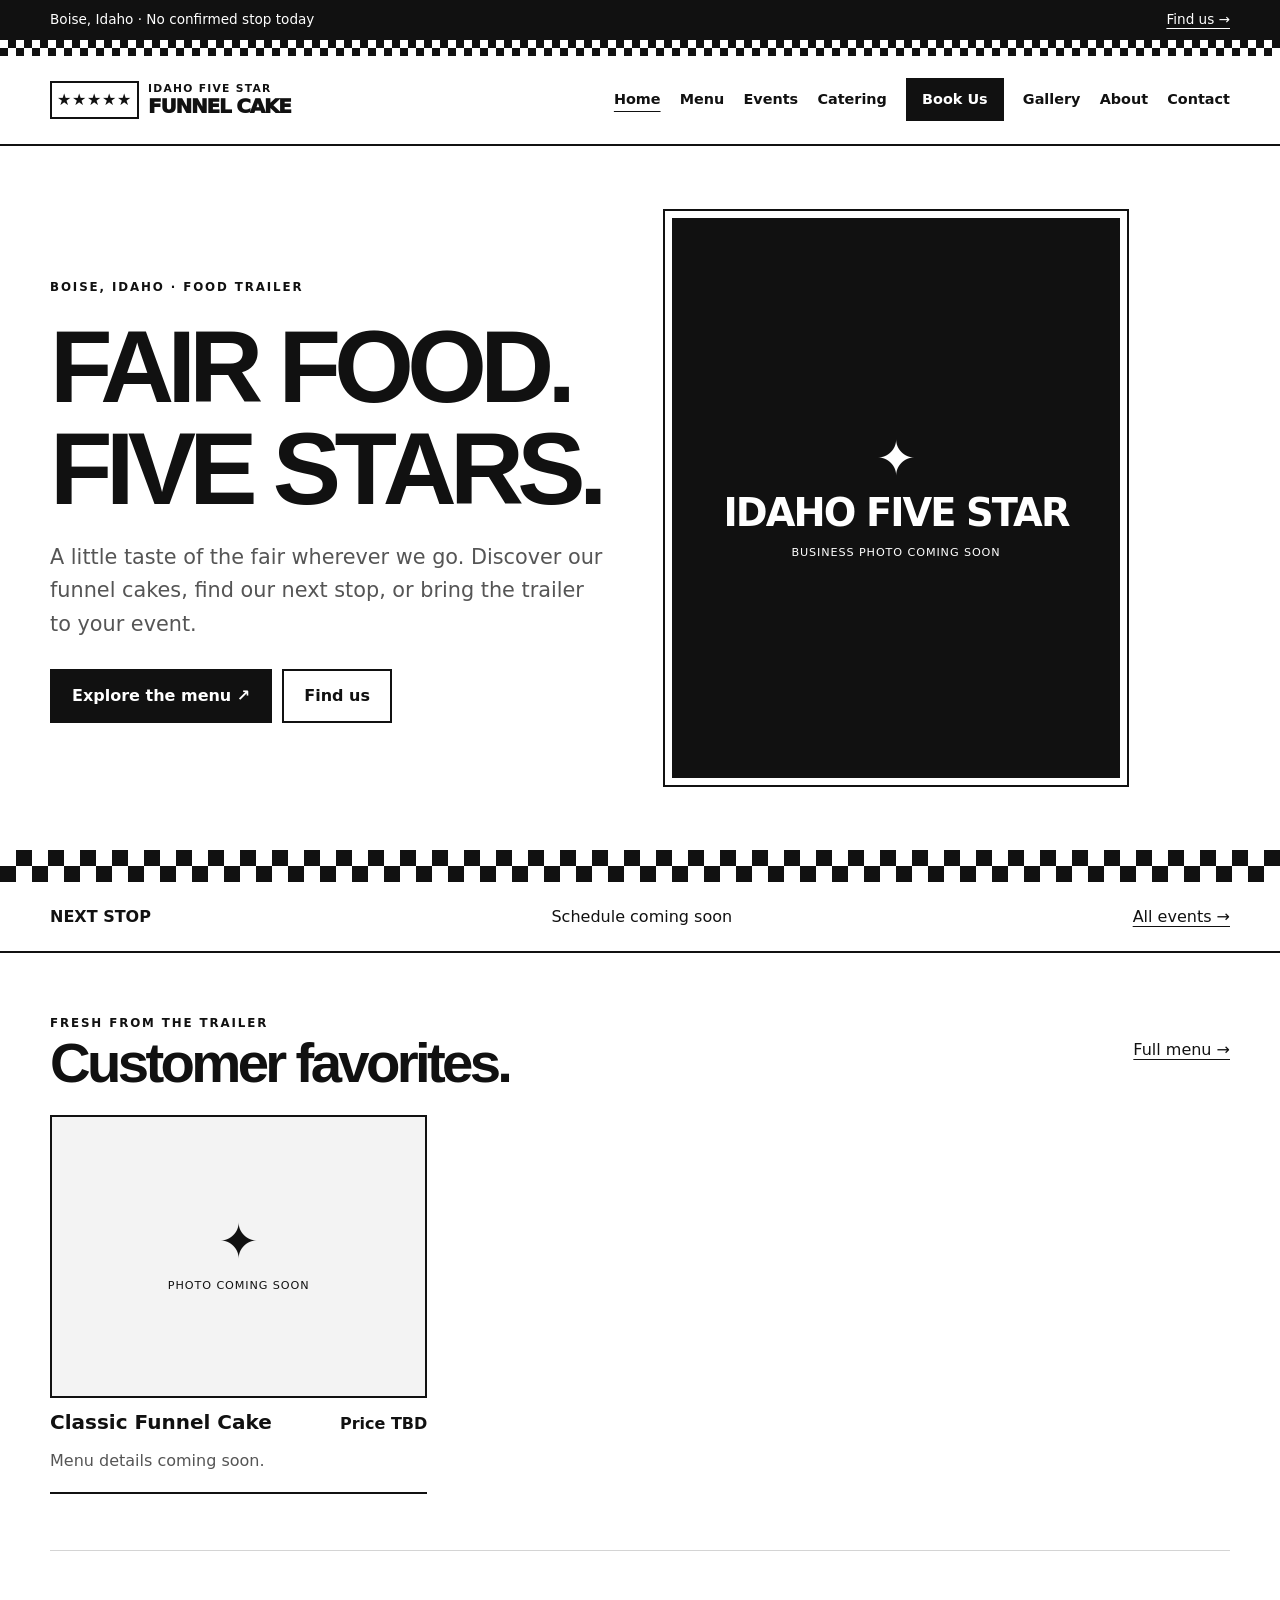
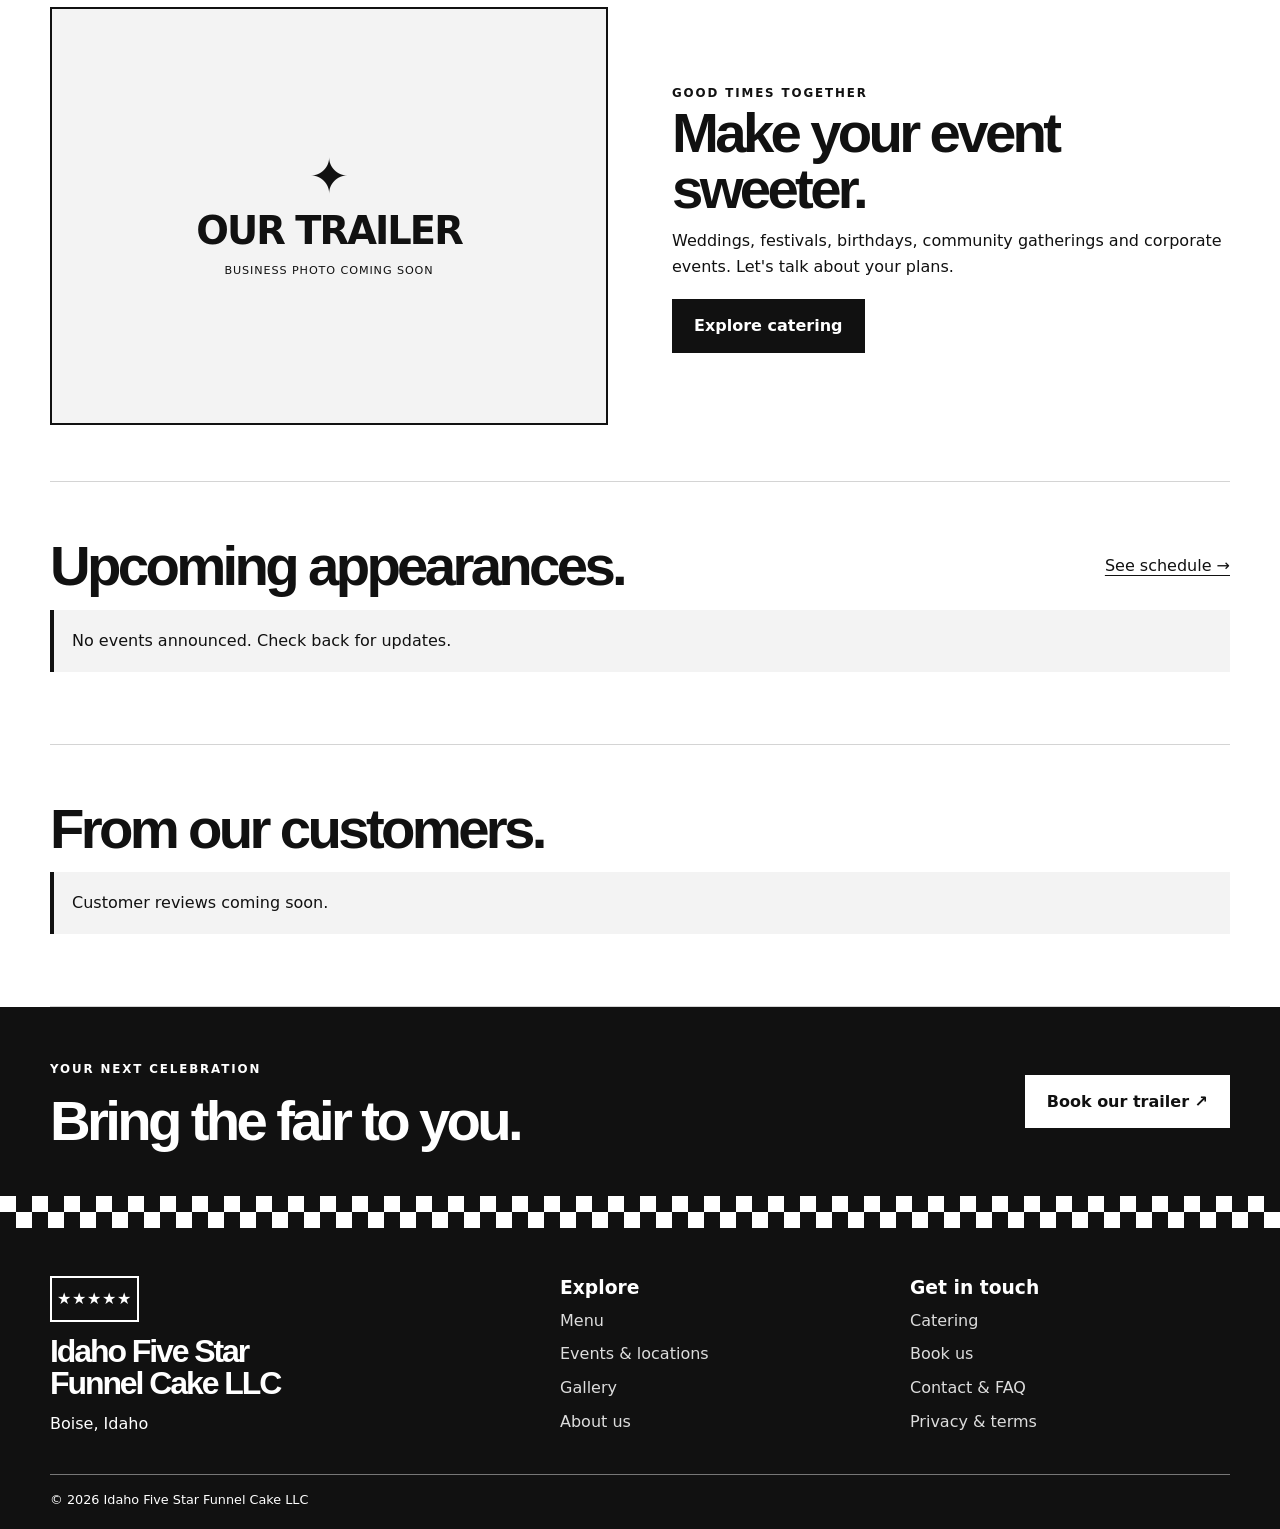
==== index.html @ 34a4ec6e "Build responsive black-and-white checkerboard business website" ====
<!doctype html>
<html lang="en"><head><meta charset="utf-8"><meta name="viewport" content="width=device-width, initial-scale=1"><title>Home | Idaho Five Star Funnel Cake LLC</title><meta name="description" content="Home — Idaho Five Star Funnel Cake LLC, a mobile funnel cake food trailer in Boise, Idaho."><meta property="og:title" content="Home | Idaho Five Star Funnel Cake LLC"><meta property="og:description" content="Find our trailer, explore our menu or request event catering."><link rel="icon" href="assets/favicon.svg"><link rel="stylesheet" href="assets/styles.css"><script defer src="assets/data.js"></script><script defer src="assets/core.js"></script><script defer src="assets/site.js"></script></head><body data-root=""><a class="skip" href="#main">Skip to content</a><div class="top"><div class="wrap between"><span id="today">Boise, Idaho · Schedule coming soon</span><a href="events/">Find us →</a></div></div><div class="checker thin"></div><header><div class="wrap nav-wrap"><a class="brand" href="./"><span class="mark">★★★★★</span><span><small>IDAHO FIVE STAR</small><strong>FUNNEL CAKE</strong></span></a><button class="nav-toggle" aria-controls="nav" aria-expanded="false">Menu ☰</button><nav id="nav" aria-label="Main navigation"><a aria-current="page"  href="./">Home</a><a   href="menu/">Menu</a><a   href="events/">Events</a><a   href="catering/">Catering</a><a  class="book" href="booking/">Book Us</a><a   href="gallery/">Gallery</a><a   href="about/">About</a><a   href="contact/">Contact</a></nav></div></header><main id="main"><section class="hero wrap"><div><span class="eyebrow">Boise, Idaho · Food trailer</span><h1>Fair food.<br>Five stars.</h1><p class="lead">A little taste of the fair wherever we go. Discover our funnel cakes, find our next stop, or bring the trailer to your event.</p><div class="actions"><a class="button" href="menu/">Explore the menu ↗</a><a class="button outline" href="events/">Find us</a></div></div><div class="photo" data-photo="hero"><span aria-hidden="true">✦</span><strong>IDAHO FIVE STAR</strong><small>Business photo coming soon</small></div></section><div class="checker"></div><section class="next"><div class="wrap between"><strong>NEXT STOP</strong><span id="next">Schedule coming soon</span><a href="events/">All events →</a></div></section><section class="wrap section"><div class="between"><div><span class="eyebrow">Fresh from the trailer</span><h2>Customer favorites.</h2></div><a href="menu/">Full menu →</a></div><div class="grid" id="featured"></div></section><section class="wrap section split"><div class="photo" data-photo="trailer"><span aria-hidden="true">✦</span><strong>OUR TRAILER</strong><small>Business photo coming soon</small></div><div><span class="eyebrow">Good times together</span><h2>Make your event sweeter.</h2><p>Weddings, festivals, birthdays, community gatherings and corporate events. Let's talk about your plans.</p><a class="button" href="catering/">Explore catering</a></div></section><section class="wrap section"><div class="between"><h2>Upcoming appearances.</h2><a href="events/">See schedule →</a></div><div id="home-events"></div></section><section class="wrap section"><h2>From our customers.</h2><div id="reviews"></div></section><section class="cta"><div class="wrap between"><div><span class="eyebrow">Your next celebration</span><h2>Bring the fair to you.</h2></div><a class="button white" href="booking/">Book our trailer ↗</a></div></section></main><div class="checker"></div><footer><div class="wrap footer-grid"><div><span class="mark">★★★★★</span><h2>Idaho Five Star<br>Funnel Cake LLC</h2><p>Boise, Idaho</p><div id="social"></div></div><div><h3>Explore</h3><a href="menu/">Menu</a><a href="events/">Events & locations</a><a href="gallery/">Gallery</a><a href="about/">About us</a></div><div><h3>Get in touch</h3><a href="catering/">Catering</a><a href="booking/">Book us</a><a href="contact/">Contact & FAQ</a><a href="privacy/">Privacy & terms</a></div></div><div class="wrap copyright">© <span id="year"></span> Idaho Five Star Funnel Cake LLC</div></footer></body></html>
---- assets/styles.css ----
/* Theme: monochrome retro concession stand. Change these variables to rebrand. */
:root{--ink:#111;--paper:#fff;--soft:#f3f3f3;--muted:#555;--line:#d4d4d4;--max:1180px}*{box-sizing:border-box}html{scroll-behavior:smooth}body{margin:0;background:var(--paper);color:var(--ink);font:16px/1.6 system-ui,-apple-system,"Segoe UI",sans-serif}h1,h2,h3,p,figure{margin:0}h1,h2{font-family:Arial,Helvetica,sans-serif;font-weight:900;letter-spacing:-.065em;line-height:.99}h1{font-size:clamp(3.4rem,8vw,7rem);text-transform:uppercase}h2{font-size:clamp(2rem,4.4vw,3.6rem)}h3{line-height:1.25}p{margin-top:12px}a{color:inherit;text-underline-offset:4px}a:hover{text-decoration-thickness:2px}button,input,select,textarea{font:inherit}button{cursor:pointer}img{display:block;max-width:100%}:focus-visible{outline:3px solid #666;outline-offset:4px}.wrap{width:min(var(--max),calc(100% - 48px));margin:auto}.between{display:flex;justify-content:space-between;align-items:center;gap:20px}.top{background:#111;color:#fff;padding:9px 0;font-size:.85rem}.checker{height:32px;background:conic-gradient(#111 25%,#fff 0 50%,#111 0 75%,#fff 0) 0 0/32px 32px}.checker.thin{height:16px;background-size:16px 16px}header{border-bottom:2px solid #111}.nav-wrap{min-height:88px;display:flex;align-items:center;justify-content:space-between;gap:22px}.brand{display:flex;align-items:center;gap:9px;text-decoration:none;line-height:1.1;flex-shrink:0}.brand small{display:block;font-weight:800;letter-spacing:.12em;font-size:.67rem}.brand strong{font-size:1.25rem;font-weight:950;letter-spacing:-.06em}.mark{display:inline-block;font-size:1rem;letter-spacing:.04em;border:2px solid currentColor;padding:8px 5px}.nav-wrap nav{display:flex;gap:clamp(10px,1.5vw,20px);align-items:center;flex-wrap:wrap;font-size:.9rem;font-weight:700}.nav-wrap nav a{text-decoration:none}.nav-wrap nav a[aria-current]{text-decoration:underline;text-underline-offset:7px}.nav-wrap .book{padding:10px 16px;background:#111;color:#fff}.nav-toggle{display:none}.hero,.split{display:grid;grid-template-columns:1fr 1fr;gap:clamp(24px,5vw,72px);align-items:center}.hero{padding-block:72px}.hero h1{margin:18px 0 22px}.eyebrow{font-size:.74rem;text-transform:uppercase;letter-spacing:.16em;font-weight:850}.lead{color:var(--muted);font-size:clamp(1.05rem,2vw,1.3rem);max-width:690px}.actions{display:flex;gap:10px;flex-wrap:wrap;margin-top:28px}.button{display:inline-flex;align-items:center;justify-content:center;padding:12px 20px;min-height:48px;background:#111;color:#fff;border:2px solid #111;font-weight:800;text-decoration:none;text-align:center}.button:hover{background:#333}.button.outline{background:white;color:#111}.button.outline:hover{background:#eee}.button.white{background:white;color:#111;border-color:white}.button.white:hover{background:#ddd}.photo{aspect-ratio:4/3;background:var(--soft);border:2px solid #111;display:flex;flex-direction:column;align-items:center;justify-content:center;text-align:center;gap:12px;padding:18px;position:relative;overflow:hidden}.hero .photo{aspect-ratio:4/5;max-height:560px;background:#111;color:#fff;outline:2px solid #111;outline-offset:7px}.photo>span{font-size:3rem;line-height:1}.photo>strong{font-size:clamp(1.2rem,3vw,2.5rem);line-height:1;font-weight:900;letter-spacing:-.05em}.photo>small{text-transform:uppercase;letter-spacing:.08em;font-size:.7rem}.photo img{position:absolute;inset:0;width:100%;height:100%;object-fit:cover}.next{padding:22px 0;border-bottom:2px solid #111}.section{padding-block:56px;border-bottom:1px solid var(--line)}.section .button{margin-top:20px}form .button{margin-top:0!important}.grid{display:grid;grid-template-columns:repeat(3,minmax(0,1fr));gap:24px;margin-top:24px}.item{border-bottom:2px solid #111;padding-bottom:18px}.item .photo{aspect-ratio:4/3}.item h3{font-size:1.25rem;margin-top:12px}.item .between{align-items:baseline}.item .price{font-weight:800;white-space:nowrap}.item p{color:var(--muted)}.intro{padding-block:62px 25px}.intro h1{font-size:clamp(3rem,7vw,5.8rem);margin-top:12px}.intro .lead{margin-top:18px}.cta{background:#111;color:#fff;padding:48px 0}.cta h2{margin-top:12px}.filters{display:flex;flex-wrap:wrap;gap:8px;margin-block:14px}.filters button{background:#fff;border:1px solid #111;padding:10px 18px;min-height:44px;font-weight:700}.filters button[aria-pressed=true]{background:#111;color:white}.notice,.empty{padding:18px;border-left:4px solid #111;background:var(--soft);margin:16px 0}.grid>.empty{grid-column:1/-1}.event{display:grid;grid-template-columns:140px 1fr auto;gap:20px;padding:20px 0;border-bottom:1px solid var(--line);align-items:center}.event a{display:block}.spaced{margin-top:40px}.table-scroll{overflow-x:auto}table{border-collapse:collapse;width:100%;margin-top:18px;text-align:left}td,th{padding:12px;border-bottom:1px solid var(--line)}caption{text-align:left;margin-bottom:10px;color:var(--muted)}.top-align{align-items:start}form{display:grid;gap:16px}label{display:grid;gap:6px;font-weight:650}input,select,textarea{width:100%;border:1px solid #777;background:#fff;color:#111;padding:11px;min-height:46px}textarea{resize:vertical}.fields{display:grid;grid-template-columns:1fr 1fr;gap:14px}.check{display:flex;align-items:center;gap:10px;font-weight:400}.check input{width:20px;min-height:20px;flex-shrink:0;accent-color:#111}fieldset{border:1px solid #777;padding:15px}.estimate{padding:28px;background:#111;color:white;position:sticky;top:20px}.estimate output{display:block;font-size:clamp(2.5rem,6vw,4rem);font-weight:900;line-height:1.2}.estimate .line{display:flex;justify-content:space-between;border-bottom:1px solid #777;padding:10px 0;gap:10px}.trap{position:absolute;left:-10000px;width:1px;height:1px;overflow:hidden}.gallery-btn{background:none;border:0;padding:0;text-align:left;color:inherit}.gallery-btn img{width:100%;aspect-ratio:4/3;object-fit:cover}.gallery-btn span{display:block;padding-top:8px}dialog{max-width:90vw;max-height:90vh;border:2px solid #111;padding:18px}dialog::backdrop{background:#000b}dialog img{max-height:70vh}dialog button{display:block;margin-left:auto;border:0;background:none;font-size:2rem}details{border-bottom:1px solid var(--line);padding:16px 0}summary{font-weight:700;cursor:pointer}.prose{max-width:780px}.prose h2{margin-top:26px;font-size:2rem}footer{background:#111;color:#fff;padding:48px 0 18px}.footer-grid{display:grid;grid-template-columns:1.5fr 1fr 1fr;gap:30px}footer h2{font-size:2rem;margin-top:14px}footer a{display:block;margin:8px 0;text-decoration:none;color:#ddd}footer a:hover{text-decoration:underline}.copyright{margin-top:32px;padding-top:15px;border-top:1px solid #777;font-size:.8rem}.skip{position:absolute;left:8px;top:-100px;background:white;padding:10px;z-index:5}.skip:focus{top:10px}[hidden]{display:none!important}@media(max-width:1050px){.nav-toggle{display:block;background:#fff;border:1px solid #111;padding:10px;min-height:44px}.nav-wrap{flex-wrap:wrap;padding-block:12px;min-height:72px}.nav-wrap nav{display:none;width:100%;flex-direction:column;align-items:stretch;gap:0}.nav-wrap nav.open{display:flex}.nav-wrap nav a{padding:12px}.grid{grid-template-columns:repeat(2,minmax(0,1fr))}}@media(max-width:650px){.wrap{width:calc(100% - 32px)}.hero,.split,.footer-grid{grid-template-columns:1fr;gap:26px}.hero{padding-block:40px}.hero .photo{aspect-ratio:4/3}.section{padding-block:36px}.intro{padding-block:40px 15px}.between{flex-wrap:wrap;gap:10px}.top .between{flex-wrap:nowrap}.grid,.fields,.event{grid-template-columns:1fr}.estimate{position:static}.checker{height:24px;background-size:24px 24px}.checker.thin{height:12px;background-size:12px 12px}}@media(prefers-reduced-motion:reduce){html{scroll-behavior:auto}}
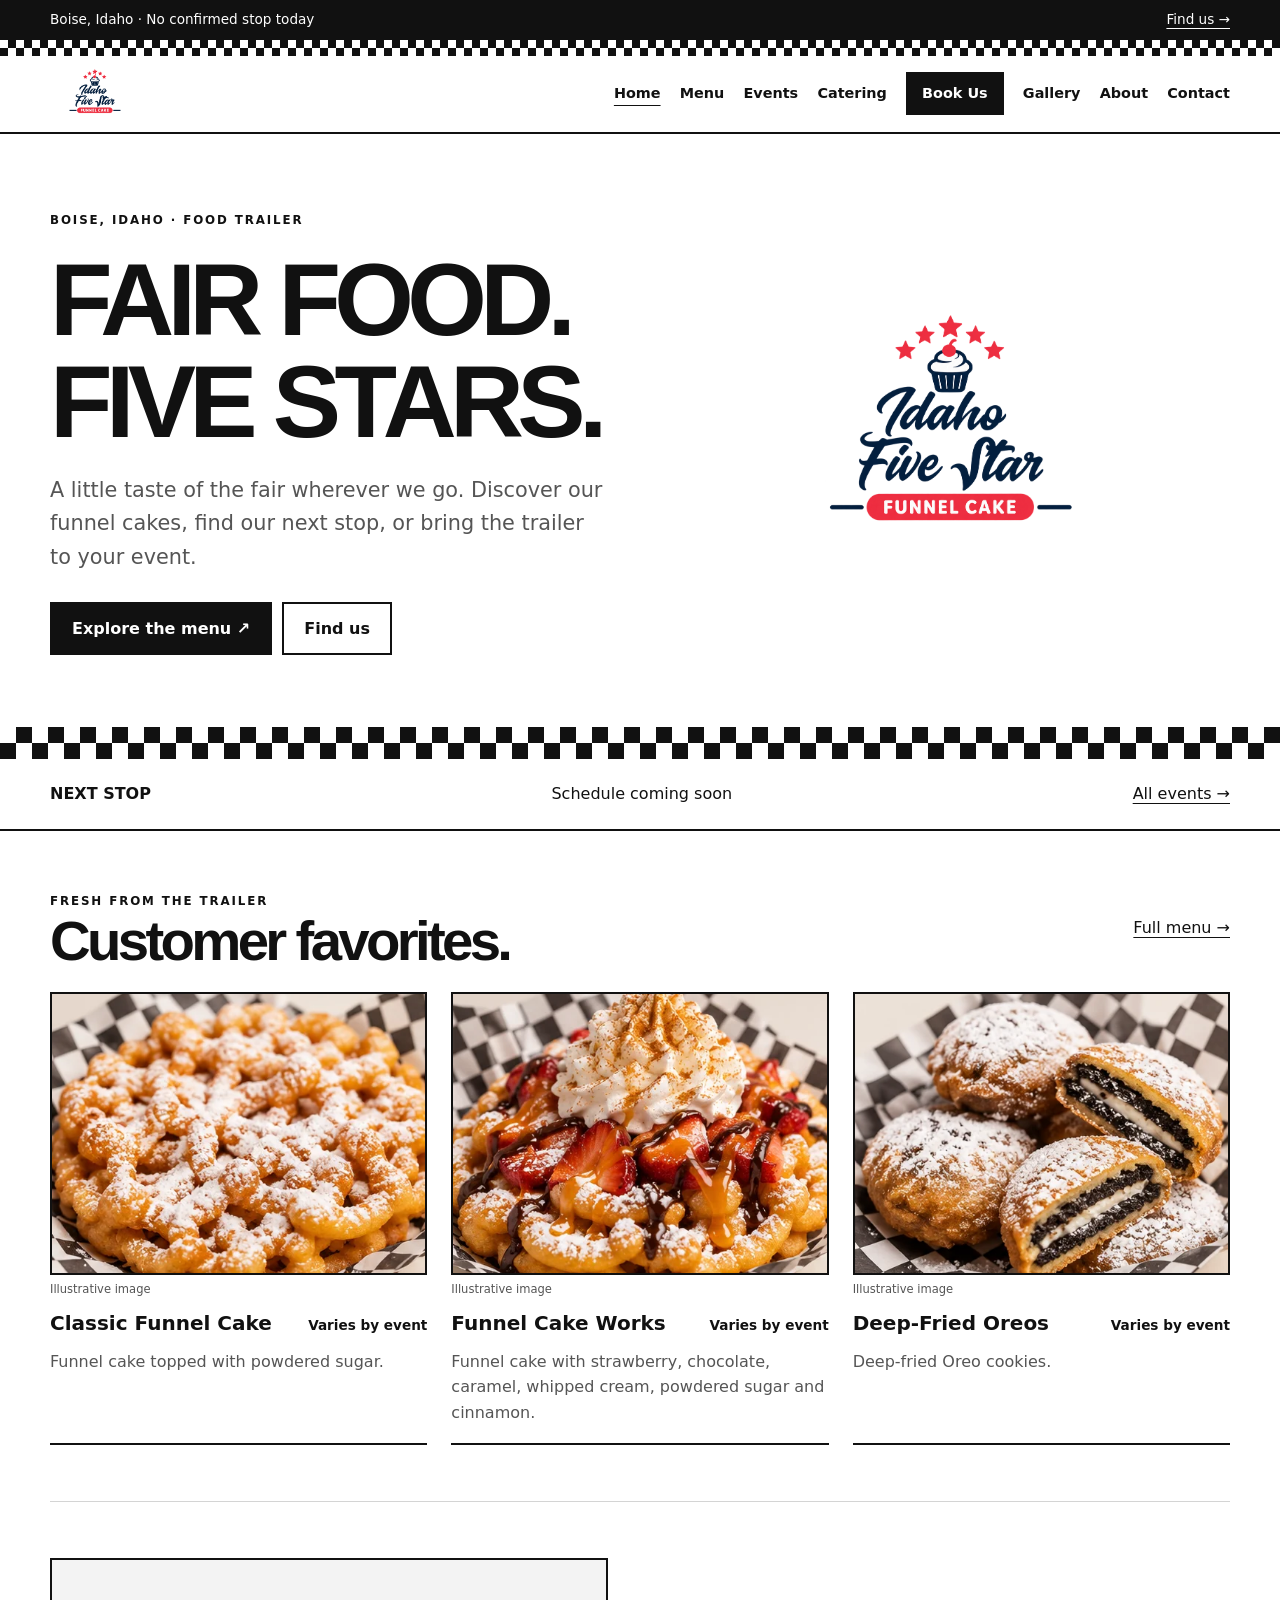
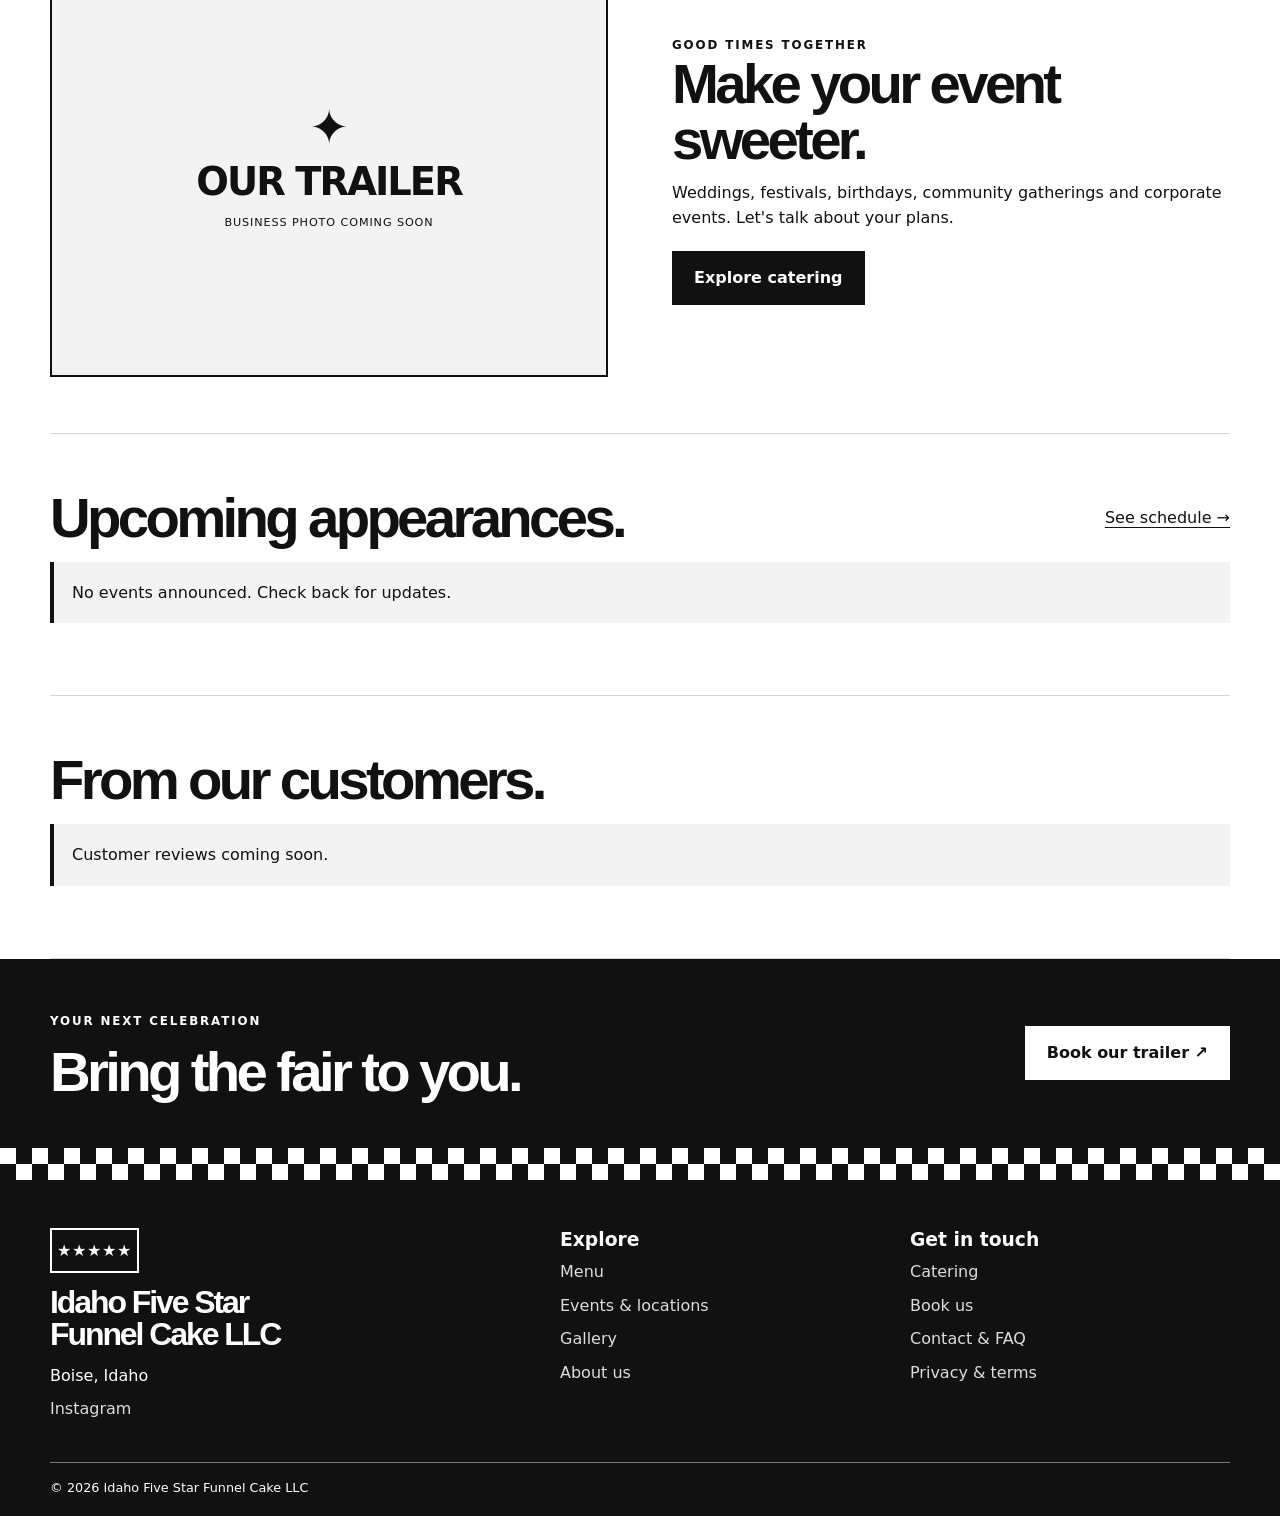
==== commit c1cac141: "Format index.html for readability" ====
--- a/index.html
+++ b/index.html
@@ -1,2 +1,137 @@
 <!doctype html>
-<html lang="en"><head><meta charset="utf-8"><meta name="viewport" content="width=device-width, initial-scale=1"><title>Home | Idaho Five Star Funnel Cake LLC</title><meta name="description" content="Home — Idaho Five Star Funnel Cake LLC, a mobile funnel cake food trailer in Boise, Idaho."><meta property="og:title" content="Home | Idaho Five Star Funnel Cake LLC"><meta property="og:description" content="Find our trailer, explore our menu or request event catering."><link rel="icon" href="assets/favicon.svg"><link rel="stylesheet" href="assets/styles.css"><script defer src="assets/data.js"></script><script defer src="assets/core.js"></script><script defer src="assets/site.js"></script></head><body data-root=""><a class="skip" href="#main">Skip to content</a><div class="top"><div class="wrap between"><span id="today">Boise, Idaho · Schedule coming soon</span><a href="events/">Find us →</a></div></div><div class="checker thin"></div><header><div class="wrap nav-wrap"><a class="brand" href="./"><span class="mark">★★★★★</span><span><small>IDAHO FIVE STAR</small><strong>FUNNEL CAKE</strong></span></a><button class="nav-toggle" aria-controls="nav" aria-expanded="false">Menu ☰</button><nav id="nav" aria-label="Main navigation"><a aria-current="page"  href="./">Home</a><a   href="menu/">Menu</a><a   href="events/">Events</a><a   href="catering/">Catering</a><a  class="book" href="booking/">Book Us</a><a   href="gallery/">Gallery</a><a   href="about/">About</a><a   href="contact/">Contact</a></nav></div></header><main id="main"><section class="hero wrap"><div><span class="eyebrow">Boise, Idaho · Food trailer</span><h1>Fair food.<br>Five stars.</h1><p class="lead">A little taste of the fair wherever we go. Discover our funnel cakes, find our next stop, or bring the trailer to your event.</p><div class="actions"><a class="button" href="menu/">Explore the menu ↗</a><a class="button outline" href="events/">Find us</a></div></div><div class="photo" data-photo="hero"><span aria-hidden="true">✦</span><strong>IDAHO FIVE STAR</strong><small>Business photo coming soon</small></div></section><div class="checker"></div><section class="next"><div class="wrap between"><strong>NEXT STOP</strong><span id="next">Schedule coming soon</span><a href="events/">All events →</a></div></section><section class="wrap section"><div class="between"><div><span class="eyebrow">Fresh from the trailer</span><h2>Customer favorites.</h2></div><a href="menu/">Full menu →</a></div><div class="grid" id="featured"></div></section><section class="wrap section split"><div class="photo" data-photo="trailer"><span aria-hidden="true">✦</span><strong>OUR TRAILER</strong><small>Business photo coming soon</small></div><div><span class="eyebrow">Good times together</span><h2>Make your event sweeter.</h2><p>Weddings, festivals, birthdays, community gatherings and corporate events. Let's talk about your plans.</p><a class="button" href="catering/">Explore catering</a></div></section><section class="wrap section"><div class="between"><h2>Upcoming appearances.</h2><a href="events/">See schedule →</a></div><div id="home-events"></div></section><section class="wrap section"><h2>From our customers.</h2><div id="reviews"></div></section><section class="cta"><div class="wrap between"><div><span class="eyebrow">Your next celebration</span><h2>Bring the fair to you.</h2></div><a class="button white" href="booking/">Book our trailer ↗</a></div></section></main><div class="checker"></div><footer><div class="wrap footer-grid"><div><span class="mark">★★★★★</span><h2>Idaho Five Star<br>Funnel Cake LLC</h2><p>Boise, Idaho</p><div id="social"></div></div><div><h3>Explore</h3><a href="menu/">Menu</a><a href="events/">Events & locations</a><a href="gallery/">Gallery</a><a href="about/">About us</a></div><div><h3>Get in touch</h3><a href="catering/">Catering</a><a href="booking/">Book us</a><a href="contact/">Contact & FAQ</a><a href="privacy/">Privacy & terms</a></div></div><div class="wrap copyright">© <span id="year"></span> Idaho Five Star Funnel Cake LLC</div></footer></body></html>+<html lang="en">
+  <head>
+    <meta charset="utf-8">
+    <meta name="viewport" content="width=device-width, initial-scale=1">
+    <title>Home | Idaho Five Star Funnel Cake LLC</title>
+    <meta name="description" content="Home — Idaho Five Star Funnel Cake LLC, a mobile funnel cake food trailer in Boise, Idaho.">
+    <meta property="og:title" content="Home | Idaho Five Star Funnel Cake LLC">
+    <meta property="og:description" content="Find our trailer, explore our menu or request event catering.">
+    <link rel="icon" href="assets/favicon.svg">
+    <link rel="stylesheet" href="assets/styles.css">
+    <script defer src="assets/data.js"></script>
+    <script defer src="assets/core.js"></script>
+    <script defer src="assets/site.js"></script>
+  </head>
+  <body data-root="">
+    <a class="skip" href="#main">Skip to content</a>
+    <div class="top">
+      <div class="wrap between">
+        <span id="today">Boise, Idaho · Schedule coming soon</span>
+        <a href="events/">Find us →</a>
+      </div>
+    </div>
+    <div class="checker thin"></div>
+    <header>
+      <div class="wrap nav-wrap">
+        <a class="brand" href="./"><span class="mark">★★★★★</span><span><small>IDAHO FIVE STAR</small><strong>FUNNEL CAKE</strong></span></a>
+        <button class="nav-toggle" aria-controls="nav" aria-expanded="false">Menu ☰</button>
+        <nav id="nav" aria-label="Main navigation">
+          <a aria-current="page"  href="./">Home</a>
+          <a   href="menu/">Menu</a>
+          <a   href="events/">Events</a>
+          <a   href="catering/">Catering</a>
+          <a  class="book" href="booking/">Book Us</a>
+          <a   href="gallery/">Gallery</a>
+          <a   href="about/">About</a>
+          <a   href="contact/">Contact</a>
+        </nav>
+      </div>
+    </header>
+    <main id="main">
+      <section class="hero wrap">
+        <div>
+          <span class="eyebrow">Boise, Idaho · Food trailer</span>
+          <h1>Fair food.<br>Five stars.</h1>
+          <p class="lead">A little taste of the fair wherever we go. Discover our funnel cakes, find our next stop, or bring the trailer to your event.</p>
+          <div class="actions">
+            <a class="button" href="menu/">Explore the menu ↗</a>
+            <a class="button outline" href="events/">Find us</a>
+          </div>
+        </div>
+        <div class="photo" data-photo="hero">
+          <span aria-hidden="true">✦</span>
+          <strong>IDAHO FIVE STAR</strong>
+          <small>Business photo coming soon</small>
+        </div>
+      </section>
+      <div class="checker"></div>
+      <section class="next">
+        <div class="wrap between">
+          <strong>NEXT STOP</strong>
+          <span id="next">Schedule coming soon</span>
+          <a href="events/">All events →</a>
+        </div>
+      </section>
+      <section class="wrap section">
+        <div class="between">
+          <div>
+            <span class="eyebrow">Fresh from the trailer</span>
+            <h2>Customer favorites.</h2>
+          </div>
+          <a href="menu/">Full menu →</a>
+        </div>
+        <div class="grid" id="featured"></div>
+      </section>
+      <section class="wrap section split">
+        <div class="photo" data-photo="trailer">
+          <span aria-hidden="true">✦</span>
+          <strong>OUR TRAILER</strong>
+          <small>Business photo coming soon</small>
+        </div>
+        <div>
+          <span class="eyebrow">Good times together</span>
+          <h2>Make your event sweeter.</h2>
+          <p>Weddings, festivals, birthdays, community gatherings and corporate events. Let's talk about your plans.</p>
+          <a class="button" href="catering/">Explore catering</a>
+        </div>
+      </section>
+      <section class="wrap section">
+        <div class="between">
+          <h2>Upcoming appearances.</h2>
+          <a href="events/">See schedule →</a>
+        </div>
+        <div id="home-events"></div>
+      </section>
+      <section class="wrap section">
+        <h2>From our customers.</h2>
+        <div id="reviews"></div>
+      </section>
+      <section class="cta">
+        <div class="wrap between">
+          <div>
+            <span class="eyebrow">Your next celebration</span>
+            <h2>Bring the fair to you.</h2>
+          </div>
+          <a class="button white" href="booking/">Book our trailer ↗</a>
+        </div>
+      </section>
+    </main>
+    <div class="checker"></div>
+    <footer>
+      <div class="wrap footer-grid">
+        <div>
+          <span class="mark">★★★★★</span>
+          <h2>Idaho Five Star<br>Funnel Cake LLC</h2>
+          <p>Boise, Idaho</p>
+          <div id="social"></div>
+        </div>
+        <div>
+          <h3>Explore</h3>
+          <a href="menu/">Menu</a>
+          <a href="events/">Events & locations</a>
+          <a href="gallery/">Gallery</a>
+          <a href="about/">About us</a>
+        </div>
+        <div>
+          <h3>Get in touch</h3>
+          <a href="catering/">Catering</a>
+          <a href="booking/">Book us</a>
+          <a href="contact/">Contact & FAQ</a>
+          <a href="privacy/">Privacy & terms</a>
+        </div>
+      </div>
+      <div class="wrap copyright">© <span id="year"></span> Idaho Five Star Funnel Cake LLC</div>
+    </footer>
+  </body>
+</html>
--- a/assets/styles.css
+++ b/assets/styles.css
@@ -1,2 +1,19 @@
 /* Theme: monochrome retro concession stand. Change these variables to rebrand. */
-:root{--ink:#111;--paper:#fff;--soft:#f3f3f3;--muted:#555;--line:#d4d4d4;--max:1180px}*{box-sizing:border-box}html{scroll-behavior:smooth}body{margin:0;background:var(--paper);color:var(--ink);font:16px/1.6 system-ui,-apple-system,"Segoe UI",sans-serif}h1,h2,h3,p,figure{margin:0}h1,h2{font-family:Arial,Helvetica,sans-serif;font-weight:900;letter-spacing:-.065em;line-height:.99}h1{font-size:clamp(3.4rem,8vw,7rem);text-transform:uppercase}h2{font-size:clamp(2rem,4.4vw,3.6rem)}h3{line-height:1.25}p{margin-top:12px}a{color:inherit;text-underline-offset:4px}a:hover{text-decoration-thickness:2px}button,input,select,textarea{font:inherit}button{cursor:pointer}img{display:block;max-width:100%}:focus-visible{outline:3px solid #666;outline-offset:4px}.wrap{width:min(var(--max),calc(100% - 48px));margin:auto}.between{display:flex;justify-content:space-between;align-items:center;gap:20px}.top{background:#111;color:#fff;padding:9px 0;font-size:.85rem}.checker{height:32px;background:conic-gradient(#111 25%,#fff 0 50%,#111 0 75%,#fff 0) 0 0/32px 32px}.checker.thin{height:16px;background-size:16px 16px}header{border-bottom:2px solid #111}.nav-wrap{min-height:88px;display:flex;align-items:center;justify-content:space-between;gap:22px}.brand{display:flex;align-items:center;gap:9px;text-decoration:none;line-height:1.1;flex-shrink:0}.brand small{display:block;font-weight:800;letter-spacing:.12em;font-size:.67rem}.brand strong{font-size:1.25rem;font-weight:950;letter-spacing:-.06em}.mark{display:inline-block;font-size:1rem;letter-spacing:.04em;border:2px solid currentColor;padding:8px 5px}.nav-wrap nav{display:flex;gap:clamp(10px,1.5vw,20px);align-items:center;flex-wrap:wrap;font-size:.9rem;font-weight:700}.nav-wrap nav a{text-decoration:none}.nav-wrap nav a[aria-current]{text-decoration:underline;text-underline-offset:7px}.nav-wrap .book{padding:10px 16px;background:#111;color:#fff}.nav-toggle{display:none}.hero,.split{display:grid;grid-template-columns:1fr 1fr;gap:clamp(24px,5vw,72px);align-items:center}.hero{padding-block:72px}.hero h1{margin:18px 0 22px}.eyebrow{font-size:.74rem;text-transform:uppercase;letter-spacing:.16em;font-weight:850}.lead{color:var(--muted);font-size:clamp(1.05rem,2vw,1.3rem);max-width:690px}.actions{display:flex;gap:10px;flex-wrap:wrap;margin-top:28px}.button{display:inline-flex;align-items:center;justify-content:center;padding:12px 20px;min-height:48px;background:#111;color:#fff;border:2px solid #111;font-weight:800;text-decoration:none;text-align:center}.button:hover{background:#333}.button.outline{background:white;color:#111}.button.outline:hover{background:#eee}.button.white{background:white;color:#111;border-color:white}.button.white:hover{background:#ddd}.photo{aspect-ratio:4/3;background:var(--soft);border:2px solid #111;display:flex;flex-direction:column;align-items:center;justify-content:center;text-align:center;gap:12px;padding:18px;position:relative;overflow:hidden}.hero .photo{aspect-ratio:4/5;max-height:560px;background:#111;color:#fff;outline:2px solid #111;outline-offset:7px}.photo>span{font-size:3rem;line-height:1}.photo>strong{font-size:clamp(1.2rem,3vw,2.5rem);line-height:1;font-weight:900;letter-spacing:-.05em}.photo>small{text-transform:uppercase;letter-spacing:.08em;font-size:.7rem}.photo img{position:absolute;inset:0;width:100%;height:100%;object-fit:cover}.next{padding:22px 0;border-bottom:2px solid #111}.section{padding-block:56px;border-bottom:1px solid var(--line)}.section .button{margin-top:20px}form .button{margin-top:0!important}.grid{display:grid;grid-template-columns:repeat(3,minmax(0,1fr));gap:24px;margin-top:24px}.item{border-bottom:2px solid #111;padding-bottom:18px}.item .photo{aspect-ratio:4/3}.item h3{font-size:1.25rem;margin-top:12px}.item .between{align-items:baseline}.item .price{font-weight:800;white-space:nowrap}.item p{color:var(--muted)}.intro{padding-block:62px 25px}.intro h1{font-size:clamp(3rem,7vw,5.8rem);margin-top:12px}.intro .lead{margin-top:18px}.cta{background:#111;color:#fff;padding:48px 0}.cta h2{margin-top:12px}.filters{display:flex;flex-wrap:wrap;gap:8px;margin-block:14px}.filters button{background:#fff;border:1px solid #111;padding:10px 18px;min-height:44px;font-weight:700}.filters button[aria-pressed=true]{background:#111;color:white}.notice,.empty{padding:18px;border-left:4px solid #111;background:var(--soft);margin:16px 0}.grid>.empty{grid-column:1/-1}.event{display:grid;grid-template-columns:140px 1fr auto;gap:20px;padding:20px 0;border-bottom:1px solid var(--line);align-items:center}.event a{display:block}.spaced{margin-top:40px}.table-scroll{overflow-x:auto}table{border-collapse:collapse;width:100%;margin-top:18px;text-align:left}td,th{padding:12px;border-bottom:1px solid var(--line)}caption{text-align:left;margin-bottom:10px;color:var(--muted)}.top-align{align-items:start}form{display:grid;gap:16px}label{display:grid;gap:6px;font-weight:650}input,select,textarea{width:100%;border:1px solid #777;background:#fff;color:#111;padding:11px;min-height:46px}textarea{resize:vertical}.fields{display:grid;grid-template-columns:1fr 1fr;gap:14px}.check{display:flex;align-items:center;gap:10px;font-weight:400}.check input{width:20px;min-height:20px;flex-shrink:0;accent-color:#111}fieldset{border:1px solid #777;padding:15px}.estimate{padding:28px;background:#111;color:white;position:sticky;top:20px}.estimate output{display:block;font-size:clamp(2.5rem,6vw,4rem);font-weight:900;line-height:1.2}.estimate .line{display:flex;justify-content:space-between;border-bottom:1px solid #777;padding:10px 0;gap:10px}.trap{position:absolute;left:-10000px;width:1px;height:1px;overflow:hidden}.gallery-btn{background:none;border:0;padding:0;text-align:left;color:inherit}.gallery-btn img{width:100%;aspect-ratio:4/3;object-fit:cover}.gallery-btn span{display:block;padding-top:8px}dialog{max-width:90vw;max-height:90vh;border:2px solid #111;padding:18px}dialog::backdrop{background:#000b}dialog img{max-height:70vh}dialog button{display:block;margin-left:auto;border:0;background:none;font-size:2rem}details{border-bottom:1px solid var(--line);padding:16px 0}summary{font-weight:700;cursor:pointer}.prose{max-width:780px}.prose h2{margin-top:26px;font-size:2rem}footer{background:#111;color:#fff;padding:48px 0 18px}.footer-grid{display:grid;grid-template-columns:1.5fr 1fr 1fr;gap:30px}footer h2{font-size:2rem;margin-top:14px}footer a{display:block;margin:8px 0;text-decoration:none;color:#ddd}footer a:hover{text-decoration:underline}.copyright{margin-top:32px;padding-top:15px;border-top:1px solid #777;font-size:.8rem}.skip{position:absolute;left:8px;top:-100px;background:white;padding:10px;z-index:5}.skip:focus{top:10px}[hidden]{display:none!important}@media(max-width:1050px){.nav-toggle{display:block;background:#fff;border:1px solid #111;padding:10px;min-height:44px}.nav-wrap{flex-wrap:wrap;padding-block:12px;min-height:72px}.nav-wrap nav{display:none;width:100%;flex-direction:column;align-items:stretch;gap:0}.nav-wrap nav.open{display:flex}.nav-wrap nav a{padding:12px}.grid{grid-template-columns:repeat(2,minmax(0,1fr))}}@media(max-width:650px){.wrap{width:calc(100% - 32px)}.hero,.split,.footer-grid{grid-template-columns:1fr;gap:26px}.hero{padding-block:40px}.hero .photo{aspect-ratio:4/3}.section{padding-block:36px}.intro{padding-block:40px 15px}.between{flex-wrap:wrap;gap:10px}.top .between{flex-wrap:nowrap}.grid,.fields,.event{grid-template-columns:1fr}.estimate{position:static}.checker{height:24px;background-size:24px 24px}.checker.thin{height:12px;background-size:12px 12px}}@media(prefers-reduced-motion:reduce){html{scroll-behavior:auto}}+:root{--ink:#111;--paper:#fff;--soft:#f3f3f3;--muted:#555;--line:#d4d4d4;--max:1180px}*{box-sizing:border-box}html{scroll-behavior:smooth}body{margin:0;background:var(--paper);color:var(--ink);font:16px/1.6 system-ui,-apple-system,"Segoe UI",sans-serif}h1,h2,h3,p,figure{margin:0}h1,h2{font-family:Arial,Helvetica,sans-serif;font-weight:900;letter-spacing:-.065em;line-height:.99}h1{font-size:clamp(3.4rem,8vw,7rem);text-transform:uppercase}h2{font-size:clamp(2rem,4.4vw,3.6rem)}h3{line-height:1.25}p{margin-top:12px}a{color:inherit;text-underline-offset:4px}a:hover{text-decoration-thickness:2px}button,input,select,textarea{font:inherit}button{cursor:pointer}img{display:block;max-width:100%}:focus-visible{outline:3px solid #666;outline-offset:4px}.wrap{width:min(var(--max),calc(100% - 48px));margin:auto}.between{display:flex;justify-content:space-between;align-items:center;gap:20px}.top{background:#111;color:#fff;padding:9px 0;font-size:.85rem}.checker{height:32px;background:conic-gradient(#111 25%,#fff 0 50%,#111 0 75%,#fff 0) 0 0/32px 32px}.checker.thin{height:16px;background-size:16px 16px}header{border-bottom:2px solid #111}.nav-wrap{min-height:88px;display:flex;align-items:center;justify-content:space-between;gap:22px}.brand{display:flex;align-items:center;gap:9px;text-decoration:none;line-height:1.1;flex-shrink:0}.brand small{display:block;font-weight:800;letter-spacing:.12em;font-size:.67rem}.brand strong{font-size:1.25rem;font-weight:950;letter-spacing:-.06em}.mark{display:inline-block;font-size:1rem;letter-spacing:.04em;border:2px solid currentColor;padding:8px 5px}.nav-wrap nav{display:flex;gap:clamp(10px,1.5vw,20px);align-items:center;flex-wrap:wrap;font-size:.9rem;font-weight:700}.nav-wrap nav a{text-decoration:none}.nav-wrap nav a[aria-current]{text-decoration:underline;text-underline-offset:7px}.nav-wrap .book{padding:10px 16px;background:#111;color:#fff}.nav-toggle{display:none}.hero,.split{display:grid;grid-template-columns:1fr 1fr;gap:clamp(24px,5vw,72px);align-items:center}.hero{padding-block:72px}.hero h1{margin:18px 0 22px}.eyebrow{font-size:.74rem;text-transform:uppercase;letter-spacing:.16em;font-weight:850}.lead{color:var(--muted);font-size:clamp(1.05rem,2vw,1.3rem);max-width:690px}.actions{display:flex;gap:10px;flex-wrap:wrap;margin-top:28px}.button{display:inline-flex;align-items:center;justify-content:center;padding:12px 20px;min-height:48px;background:#111;color:#fff;border:2px solid #111;font-weight:800;text-decoration:none;text-align:center}.button:hover{background:#333}.button.outline{background:white;color:#111}.button.outline:hover{background:#eee}.button.white{background:white;color:#111;border-color:white}.button.white:hover{background:#ddd}.photo{aspect-ratio:4/3;background:var(--soft);border:2px solid #111;display:flex;flex-direction:column;align-items:center;justify-content:center;text-align:center;gap:12px;padding:18px;position:relative;overflow:hidden}.hero .photo{aspect-ratio:4/5;max-height:560px;background:#111;color:#fff;outline:2px solid #111;outline-offset:7px}.photo>span{font-size:3rem;line-height:1}.photo>strong{font-size:clamp(1.2rem,3vw,2.5rem);line-height:1;font-weight:900;letter-spacing:-.05em}.photo>small{text-transform:uppercase;letter-spacing:.08em;font-size:.7rem}.photo img{position:absolute;inset:0;width:100%;height:100%;object-fit:cover}.next{padding:22px 0;border-bottom:2px solid #111}.section{padding-block:56px;border-bottom:1px solid var(--line)}.section .button{margin-top:20px}form .button{margin-top:0!important}.grid{display:grid;grid-template-columns:repeat(3,minmax(0,1fr));gap:24px;margin-top:24px}.item{border-bottom:2px solid #111;padding-bottom:18px}.item .photo{aspect-ratio:4/3}.item h3{font-size:1.25rem;margin-top:12px}.item .between{align-items:baseline}.item .price{font-weight:800;white-space:nowrap}.item p{color:var(--muted)}.intro{padding-block:62px 25px}.intro h1{font-size:clamp(3rem,7vw,5.8rem);margin-top:12px}.intro .lead{margin-top:18px}.cta{background:#111;color:#fff;padding:48px 0}.cta h2{margin-top:12px}.filters{display:flex;flex-wrap:wrap;gap:8px;margin-block:14px}.filters button{background:#fff;border:1px solid #111;padding:10px 18px;min-height:44px;font-weight:700}.filters button[aria-pressed=true]{background:#111;color:white}.notice,.empty{padding:18px;border-left:4px solid #111;background:var(--soft);margin:16px 0}.grid>.empty{grid-column:1/-1}.event{display:grid;grid-template-columns:140px 1fr auto;gap:20px;padding:20px 0;border-bottom:1px solid var(--line);align-items:center}.event a{display:block}.spaced{margin-top:40px}.table-scroll{overflow-x:auto}table{border-collapse:collapse;width:100%;margin-top:18px;text-align:left}td,th{padding:12px;border-bottom:1px solid var(--line)}caption{text-align:left;margin-bottom:10px;color:var(--muted)}.top-align{align-items:start}form{display:grid;gap:16px}label{display:grid;gap:6px;font-weight:650}input,select,textarea{width:100%;border:1px solid #777;background:#fff;color:#111;padding:11px;min-height:46px}textarea{resize:vertical}.fields{display:grid;grid-template-columns:1fr 1fr;gap:14px}.check{display:flex;align-items:center;gap:10px;font-weight:400}.check input{width:20px;min-height:20px;flex-shrink:0;accent-color:#111}fieldset{border:1px solid #777;padding:15px}.estimate{padding:28px;background:#111;color:white;position:sticky;top:20px}.estimate output{display:block;font-size:clamp(2.5rem,6vw,4rem);font-weight:900;line-height:1.2}.estimate .line{display:flex;justify-content:space-between;border-bottom:1px solid #777;padding:10px 0;gap:10px}.trap{position:absolute;left:-10000px;width:1px;height:1px;overflow:hidden}.gallery-btn{background:none;border:0;padding:0;text-align:left;color:inherit}.gallery-btn img{width:100%;aspect-ratio:4/3;object-fit:cover}.gallery-btn span{display:block;padding-top:8px}dialog{max-width:90vw;max-height:90vh;border:2px solid #111;padding:18px}dialog::backdrop{background:#000b}dialog img{max-height:70vh}dialog button{display:block;margin-left:auto;border:0;background:none;font-size:2rem}details{border-bottom:1px solid var(--line);padding:16px 0}summary{font-weight:700;cursor:pointer}.prose{max-width:780px}.prose h2{margin-top:26px;font-size:2rem}footer{background:#111;color:#fff;padding:48px 0 18px}.footer-grid{display:grid;grid-template-columns:1.5fr 1fr 1fr;gap:30px}footer h2{font-size:2rem;margin-top:14px}footer a{display:block;margin:8px 0;text-decoration:none;color:#ddd}footer a:hover{text-decoration:underline}.copyright{margin-top:32px;padding-top:15px;border-top:1px solid #777;font-size:.8rem}.skip{position:absolute;left:8px;top:-100px;background:white;padding:10px;z-index:5}.skip:focus{top:10px}[hidden]{display:none!important}@media(max-width:1050px){.nav-toggle{display:block;background:#fff;border:1px solid #111;padding:10px;min-height:44px}.nav-wrap{flex-wrap:wrap;padding-block:12px;min-height:72px}.nav-wrap nav{display:none;width:100%;flex-direction:column;align-items:stretch;gap:0}.nav-wrap nav.open{display:flex}.nav-wrap nav a{padding:12px}.grid{grid-template-columns:repeat(2,minmax(0,1fr))}}@media(max-width:650px){.wrap{width:calc(100% - 32px)}.hero,.split,.footer-grid{grid-template-columns:1fr;gap:26px}.hero{padding-block:40px}.hero .photo{aspect-ratio:4/3}.section{padding-block:36px}.intro{padding-block:40px 15px}.between{flex-wrap:wrap;gap:10px}.top .between{flex-wrap:nowrap}.grid,.fields,.event{grid-template-columns:1fr}.estimate{position:static}.checker{height:24px;background-size:24px 24px}.checker.thin{height:12px;background-size:12px 12px}}@media(prefers-reduced-motion:reduce){html{scroll-behavior:auto}}
+
+/* Official logo, illustrative menu photos and text-only drinks dropdown. */
+.brand-logo{width:100px;height:60px;object-fit:contain}
+.hero .photo.logo-hero{background:transparent;width:min(100%,280px);aspect-ratio:1/1;max-height:280px;justify-self:center;border:0;outline:0;padding:0}
+.hero .photo.logo-hero img{object-fit:contain;padding:0}
+.image-note{display:block;color:#555;font-size:.72rem;margin-top:5px}
+.item .between{flex-wrap:wrap;gap:4px 12px}.item .price{font-size:.85rem;white-space:normal}
+.drinks-item{grid-column:1/-1;padding:0;border:1px solid #111}
+.drinks-item details{border:0;padding:0}
+.drinks-item summary{padding:18px 22px;cursor:pointer;display:list-item}
+.drinks-item .drinks-title{font-size:1.25rem;margin-left:8px;font-weight:800}
+.drinks-item .price{float:right;margin-left:8px}
+.drinks-item details p{padding:0 22px}.drinks-item ul{margin:14px 22px 22px;padding-left:20px}
+@media(max-width:650px){.brand-logo{width:85px;height:50px}.hero .photo.logo-hero{width:min(100%,190px);max-height:190px;aspect-ratio:1/1}.drinks-item summary{padding:14px}.drinks-item .price{float:none;display:block;margin-left:22px}}
+
+/* Prevent intrinsic image dimensions from expanding the navigation header. */
+.nav-wrap .brand:has(.brand-logo){width:90px;height:60px;flex:0 0 90px}.nav-wrap .brand img.brand-logo{width:90px!important;height:60px!important;max-width:90px!important;max-height:60px!important;object-fit:contain}.nav-wrap{min-height:76px}.nav-wrap nav{flex-shrink:1}
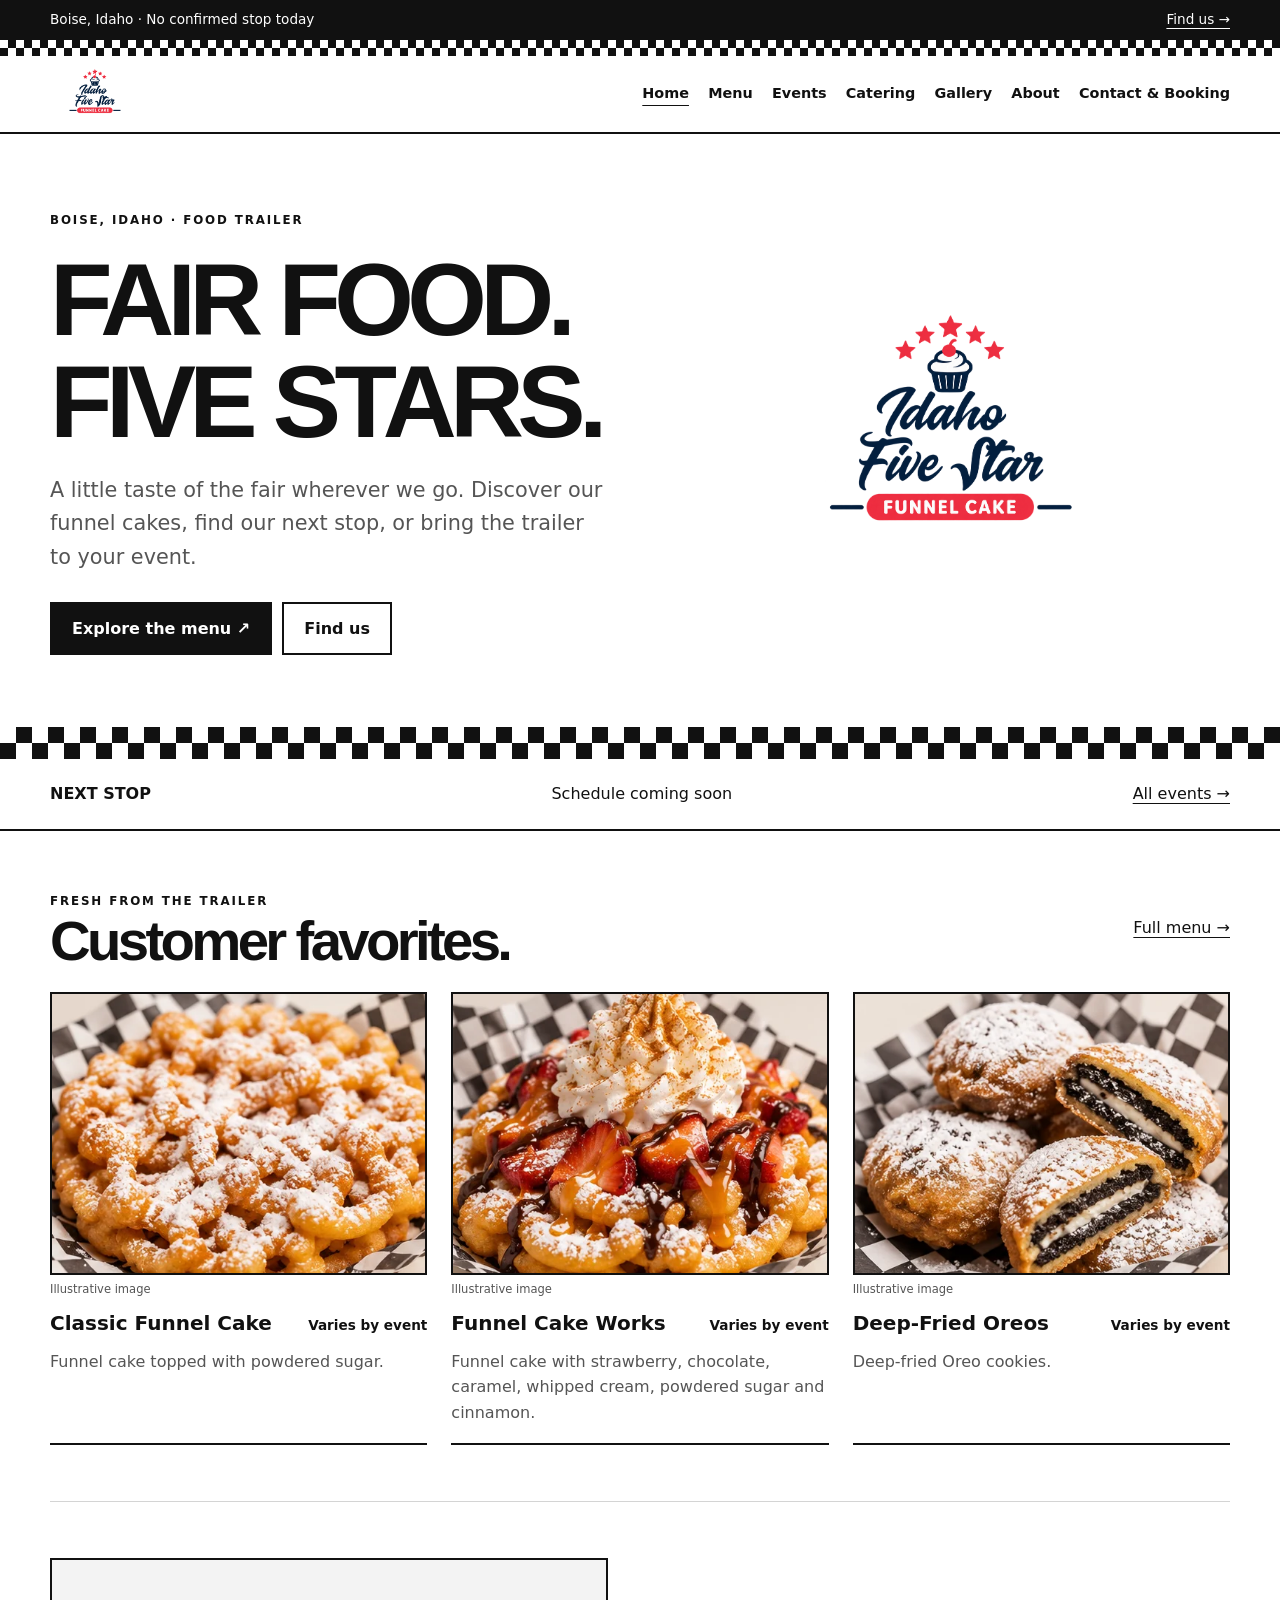
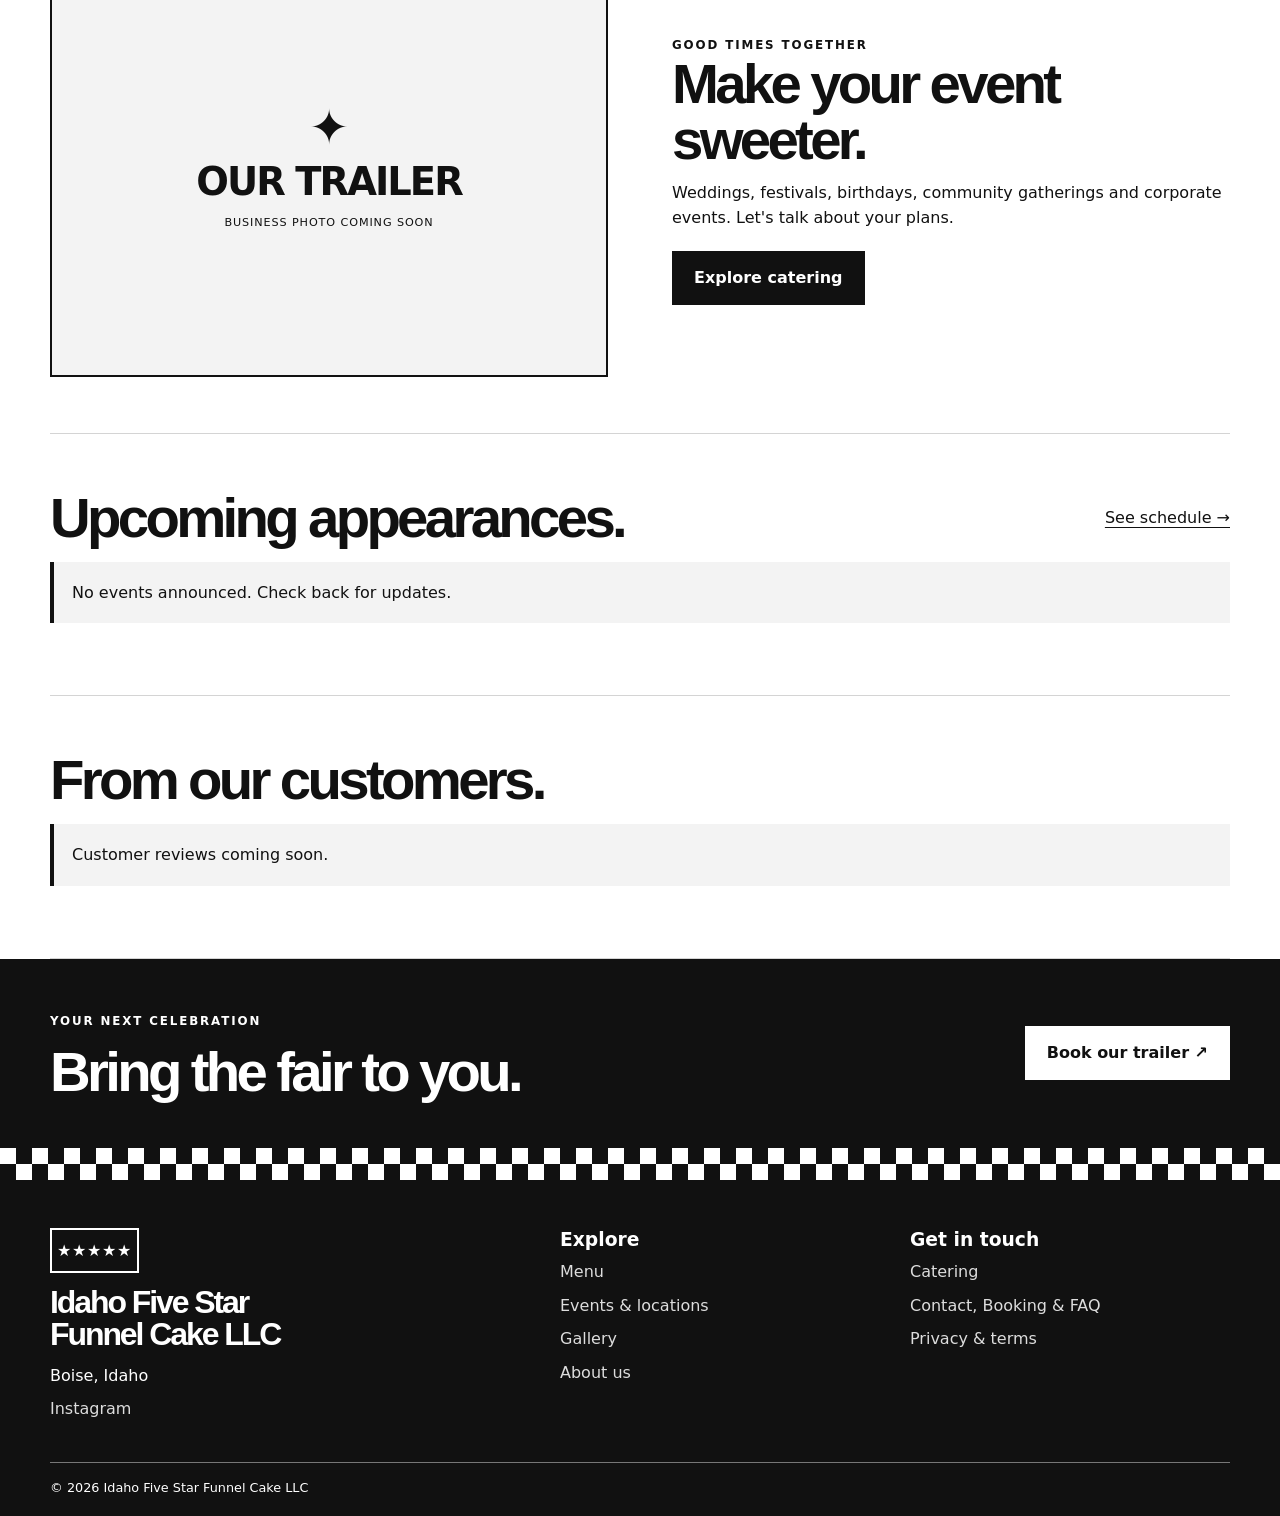
==== commit 852eb1fd: "Combine Contact and Book Us navigation and pages" ====
--- a/index.html
+++ b/index.html
@@ -1,137 +1,135 @@
 <!doctype html>
 <html lang="en">
-  <head>
-    <meta charset="utf-8">
-    <meta name="viewport" content="width=device-width, initial-scale=1">
-    <title>Home | Idaho Five Star Funnel Cake LLC</title>
-    <meta name="description" content="Home — Idaho Five Star Funnel Cake LLC, a mobile funnel cake food trailer in Boise, Idaho.">
-    <meta property="og:title" content="Home | Idaho Five Star Funnel Cake LLC">
-    <meta property="og:description" content="Find our trailer, explore our menu or request event catering.">
-    <link rel="icon" href="assets/favicon.svg">
-    <link rel="stylesheet" href="assets/styles.css">
-    <script defer src="assets/data.js"></script>
-    <script defer src="assets/core.js"></script>
-    <script defer src="assets/site.js"></script>
-  </head>
-  <body data-root="">
-    <a class="skip" href="#main">Skip to content</a>
-    <div class="top">
-      <div class="wrap between">
-        <span id="today">Boise, Idaho · Schedule coming soon</span>
-        <a href="events/">Find us →</a>
-      </div>
-    </div>
-    <div class="checker thin"></div>
-    <header>
-      <div class="wrap nav-wrap">
-        <a class="brand" href="./"><span class="mark">★★★★★</span><span><small>IDAHO FIVE STAR</small><strong>FUNNEL CAKE</strong></span></a>
-        <button class="nav-toggle" aria-controls="nav" aria-expanded="false">Menu ☰</button>
-        <nav id="nav" aria-label="Main navigation">
-          <a aria-current="page"  href="./">Home</a>
-          <a   href="menu/">Menu</a>
-          <a   href="events/">Events</a>
-          <a   href="catering/">Catering</a>
-          <a  class="book" href="booking/">Book Us</a>
-          <a   href="gallery/">Gallery</a>
-          <a   href="about/">About</a>
-          <a   href="contact/">Contact</a>
-        </nav>
-      </div>
-    </header>
-    <main id="main">
-      <section class="hero wrap">
-        <div>
-          <span class="eyebrow">Boise, Idaho · Food trailer</span>
-          <h1>Fair food.<br>Five stars.</h1>
-          <p class="lead">A little taste of the fair wherever we go. Discover our funnel cakes, find our next stop, or bring the trailer to your event.</p>
-          <div class="actions">
-            <a class="button" href="menu/">Explore the menu ↗</a>
-            <a class="button outline" href="events/">Find us</a>
-          </div>
+    <head>
+        <meta charset="utf-8">
+        <meta name="viewport" content="width=device-width, initial-scale=1">
+        <title>Home | Idaho Five Star Funnel Cake LLC</title>
+        <meta name="description" content="Home — Idaho Five Star Funnel Cake LLC, a mobile funnel cake food trailer in Boise, Idaho.">
+        <meta property="og:title" content="Home | Idaho Five Star Funnel Cake LLC">
+        <meta property="og:description" content="Find our trailer, explore our menu or request event catering.">
+        <link rel="icon" href="assets/favicon.svg">
+        <link rel="stylesheet" href="assets/styles.css">
+        <script defer src="assets/data.js"></script>
+        <script defer src="assets/core.js"></script>
+        <script defer src="assets/site.js"></script>
+    </head>
+    <body data-root="">
+        <a class="skip" href="#main">Skip to content</a>
+        <div class="top">
+            <div class="wrap between">
+                <span id="today">Boise, Idaho · Schedule coming soon</span>
+                <a href="events/">Find us →</a>
+            </div>
         </div>
-        <div class="photo" data-photo="hero">
-          <span aria-hidden="true">✦</span>
-          <strong>IDAHO FIVE STAR</strong>
-          <small>Business photo coming soon</small>
-        </div>
-      </section>
-      <div class="checker"></div>
-      <section class="next">
-        <div class="wrap between">
-          <strong>NEXT STOP</strong>
-          <span id="next">Schedule coming soon</span>
-          <a href="events/">All events →</a>
-        </div>
-      </section>
-      <section class="wrap section">
-        <div class="between">
-          <div>
-            <span class="eyebrow">Fresh from the trailer</span>
-            <h2>Customer favorites.</h2>
-          </div>
-          <a href="menu/">Full menu →</a>
-        </div>
-        <div class="grid" id="featured"></div>
-      </section>
-      <section class="wrap section split">
-        <div class="photo" data-photo="trailer">
-          <span aria-hidden="true">✦</span>
-          <strong>OUR TRAILER</strong>
-          <small>Business photo coming soon</small>
-        </div>
-        <div>
-          <span class="eyebrow">Good times together</span>
-          <h2>Make your event sweeter.</h2>
-          <p>Weddings, festivals, birthdays, community gatherings and corporate events. Let's talk about your plans.</p>
-          <a class="button" href="catering/">Explore catering</a>
-        </div>
-      </section>
-      <section class="wrap section">
-        <div class="between">
-          <h2>Upcoming appearances.</h2>
-          <a href="events/">See schedule →</a>
-        </div>
-        <div id="home-events"></div>
-      </section>
-      <section class="wrap section">
-        <h2>From our customers.</h2>
-        <div id="reviews"></div>
-      </section>
-      <section class="cta">
-        <div class="wrap between">
-          <div>
-            <span class="eyebrow">Your next celebration</span>
-            <h2>Bring the fair to you.</h2>
-          </div>
-          <a class="button white" href="booking/">Book our trailer ↗</a>
-        </div>
-      </section>
-    </main>
-    <div class="checker"></div>
-    <footer>
-      <div class="wrap footer-grid">
-        <div>
-          <span class="mark">★★★★★</span>
-          <h2>Idaho Five Star<br>Funnel Cake LLC</h2>
-          <p>Boise, Idaho</p>
-          <div id="social"></div>
-        </div>
-        <div>
-          <h3>Explore</h3>
-          <a href="menu/">Menu</a>
-          <a href="events/">Events & locations</a>
-          <a href="gallery/">Gallery</a>
-          <a href="about/">About us</a>
-        </div>
-        <div>
-          <h3>Get in touch</h3>
-          <a href="catering/">Catering</a>
-          <a href="booking/">Book us</a>
-          <a href="contact/">Contact & FAQ</a>
-          <a href="privacy/">Privacy & terms</a>
-        </div>
-      </div>
-      <div class="wrap copyright">© <span id="year"></span> Idaho Five Star Funnel Cake LLC</div>
-    </footer>
-  </body>
+        <div class="checker thin"></div>
+        <header>
+            <div class="wrap nav-wrap">
+                <a class="brand" href="./"><span class="mark">★★★★★</span><span><small>IDAHO FIVE STAR</small><strong>FUNNEL CAKE</strong></span></a>
+                <button class="nav-toggle" aria-controls="nav" aria-expanded="false">Menu ☰</button>
+                <nav id="nav" aria-label="Main navigation">
+                    <a aria-current="page"  href="./">Home</a>
+                    <a   href="menu/">Menu</a>
+                    <a   href="events/">Events</a>
+                    <a   href="catering/">Catering</a>
+                    <a   href="gallery/">Gallery</a>
+                    <a   href="about/">About</a>
+                    <a   href="contact/">Contact &amp; Booking</a>
+                </nav>
+            </div>
+        </header>
+        <main id="main">
+            <section class="hero wrap">
+                <div>
+                    <span class="eyebrow">Boise, Idaho · Food trailer</span>
+                    <h1>Fair food.<br>Five stars.</h1>
+                    <p class="lead">A little taste of the fair wherever we go. Discover our funnel cakes, find our next stop, or bring the trailer to your event.</p>
+                    <div class="actions">
+                        <a class="button" href="menu/">Explore the menu ↗</a>
+                        <a class="button outline" href="events/">Find us</a>
+                    </div>
+                </div>
+                <div class="photo" data-photo="hero">
+                    <span aria-hidden="true">✦</span>
+                    <strong>IDAHO FIVE STAR</strong>
+                    <small>Business photo coming soon</small>
+                </div>
+            </section>
+            <div class="checker"></div>
+            <section class="next">
+                <div class="wrap between">
+                    <strong>NEXT STOP</strong>
+                    <span id="next">Schedule coming soon</span>
+                    <a href="events/">All events →</a>
+                </div>
+            </section>
+            <section class="wrap section">
+                <div class="between">
+                    <div>
+                        <span class="eyebrow">Fresh from the trailer</span>
+                        <h2>Customer favorites.</h2>
+                    </div>
+                    <a href="menu/">Full menu →</a>
+                </div>
+                <div class="grid" id="featured"></div>
+            </section>
+            <section class="wrap section split">
+                <div class="photo" data-photo="trailer">
+                    <span aria-hidden="true">✦</span>
+                    <strong>OUR TRAILER</strong>
+                    <small>Business photo coming soon</small>
+                </div>
+                <div>
+                    <span class="eyebrow">Good times together</span>
+                    <h2>Make your event sweeter.</h2>
+                    <p>Weddings, festivals, birthdays, community gatherings and corporate events. Let's talk about your plans.</p>
+                    <a class="button" href="catering/">Explore catering</a>
+                </div>
+            </section>
+            <section class="wrap section">
+                <div class="between">
+                    <h2>Upcoming appearances.</h2>
+                    <a href="events/">See schedule →</a>
+                </div>
+                <div id="home-events"></div>
+            </section>
+            <section class="wrap section">
+                <h2>From our customers.</h2>
+                <div id="reviews"></div>
+            </section>
+            <section class="cta">
+                <div class="wrap between">
+                    <div>
+                        <span class="eyebrow">Your next celebration</span>
+                        <h2>Bring the fair to you.</h2>
+                    </div>
+                    <a class="button white" href="contact/#booking">Book our trailer ↗</a>
+                </div>
+            </section>
+        </main>
+        <div class="checker"></div>
+        <footer>
+            <div class="wrap footer-grid">
+                <div>
+                    <span class="mark">★★★★★</span>
+                    <h2>Idaho Five Star<br>Funnel Cake LLC</h2>
+                    <p>Boise, Idaho</p>
+                    <div id="social"></div>
+                </div>
+                <div>
+                    <h3>Explore</h3>
+                    <a href="menu/">Menu</a>
+                    <a href="events/">Events & locations</a>
+                    <a href="gallery/">Gallery</a>
+                    <a href="about/">About us</a>
+                </div>
+                <div>
+                    <h3>Get in touch</h3>
+                    <a href="catering/">Catering</a>
+                    <a href="contact/">Contact, Booking &amp; FAQ</a>
+                    <a href="privacy/">Privacy & terms</a>
+                </div>
+            </div>
+            <div class="wrap copyright">© <span id="year"></span> Idaho Five Star Funnel Cake LLC</div>
+        </footer>
+    </body>
 </html>
--- a/assets/styles.css
+++ b/assets/styles.css
@@ -1,19 +1,868 @@
 /* Theme: monochrome retro concession stand. Change these variables to rebrand. */
-:root{--ink:#111;--paper:#fff;--soft:#f3f3f3;--muted:#555;--line:#d4d4d4;--max:1180px}*{box-sizing:border-box}html{scroll-behavior:smooth}body{margin:0;background:var(--paper);color:var(--ink);font:16px/1.6 system-ui,-apple-system,"Segoe UI",sans-serif}h1,h2,h3,p,figure{margin:0}h1,h2{font-family:Arial,Helvetica,sans-serif;font-weight:900;letter-spacing:-.065em;line-height:.99}h1{font-size:clamp(3.4rem,8vw,7rem);text-transform:uppercase}h2{font-size:clamp(2rem,4.4vw,3.6rem)}h3{line-height:1.25}p{margin-top:12px}a{color:inherit;text-underline-offset:4px}a:hover{text-decoration-thickness:2px}button,input,select,textarea{font:inherit}button{cursor:pointer}img{display:block;max-width:100%}:focus-visible{outline:3px solid #666;outline-offset:4px}.wrap{width:min(var(--max),calc(100% - 48px));margin:auto}.between{display:flex;justify-content:space-between;align-items:center;gap:20px}.top{background:#111;color:#fff;padding:9px 0;font-size:.85rem}.checker{height:32px;background:conic-gradient(#111 25%,#fff 0 50%,#111 0 75%,#fff 0) 0 0/32px 32px}.checker.thin{height:16px;background-size:16px 16px}header{border-bottom:2px solid #111}.nav-wrap{min-height:88px;display:flex;align-items:center;justify-content:space-between;gap:22px}.brand{display:flex;align-items:center;gap:9px;text-decoration:none;line-height:1.1;flex-shrink:0}.brand small{display:block;font-weight:800;letter-spacing:.12em;font-size:.67rem}.brand strong{font-size:1.25rem;font-weight:950;letter-spacing:-.06em}.mark{display:inline-block;font-size:1rem;letter-spacing:.04em;border:2px solid currentColor;padding:8px 5px}.nav-wrap nav{display:flex;gap:clamp(10px,1.5vw,20px);align-items:center;flex-wrap:wrap;font-size:.9rem;font-weight:700}.nav-wrap nav a{text-decoration:none}.nav-wrap nav a[aria-current]{text-decoration:underline;text-underline-offset:7px}.nav-wrap .book{padding:10px 16px;background:#111;color:#fff}.nav-toggle{display:none}.hero,.split{display:grid;grid-template-columns:1fr 1fr;gap:clamp(24px,5vw,72px);align-items:center}.hero{padding-block:72px}.hero h1{margin:18px 0 22px}.eyebrow{font-size:.74rem;text-transform:uppercase;letter-spacing:.16em;font-weight:850}.lead{color:var(--muted);font-size:clamp(1.05rem,2vw,1.3rem);max-width:690px}.actions{display:flex;gap:10px;flex-wrap:wrap;margin-top:28px}.button{display:inline-flex;align-items:center;justify-content:center;padding:12px 20px;min-height:48px;background:#111;color:#fff;border:2px solid #111;font-weight:800;text-decoration:none;text-align:center}.button:hover{background:#333}.button.outline{background:white;color:#111}.button.outline:hover{background:#eee}.button.white{background:white;color:#111;border-color:white}.button.white:hover{background:#ddd}.photo{aspect-ratio:4/3;background:var(--soft);border:2px solid #111;display:flex;flex-direction:column;align-items:center;justify-content:center;text-align:center;gap:12px;padding:18px;position:relative;overflow:hidden}.hero .photo{aspect-ratio:4/5;max-height:560px;background:#111;color:#fff;outline:2px solid #111;outline-offset:7px}.photo>span{font-size:3rem;line-height:1}.photo>strong{font-size:clamp(1.2rem,3vw,2.5rem);line-height:1;font-weight:900;letter-spacing:-.05em}.photo>small{text-transform:uppercase;letter-spacing:.08em;font-size:.7rem}.photo img{position:absolute;inset:0;width:100%;height:100%;object-fit:cover}.next{padding:22px 0;border-bottom:2px solid #111}.section{padding-block:56px;border-bottom:1px solid var(--line)}.section .button{margin-top:20px}form .button{margin-top:0!important}.grid{display:grid;grid-template-columns:repeat(3,minmax(0,1fr));gap:24px;margin-top:24px}.item{border-bottom:2px solid #111;padding-bottom:18px}.item .photo{aspect-ratio:4/3}.item h3{font-size:1.25rem;margin-top:12px}.item .between{align-items:baseline}.item .price{font-weight:800;white-space:nowrap}.item p{color:var(--muted)}.intro{padding-block:62px 25px}.intro h1{font-size:clamp(3rem,7vw,5.8rem);margin-top:12px}.intro .lead{margin-top:18px}.cta{background:#111;color:#fff;padding:48px 0}.cta h2{margin-top:12px}.filters{display:flex;flex-wrap:wrap;gap:8px;margin-block:14px}.filters button{background:#fff;border:1px solid #111;padding:10px 18px;min-height:44px;font-weight:700}.filters button[aria-pressed=true]{background:#111;color:white}.notice,.empty{padding:18px;border-left:4px solid #111;background:var(--soft);margin:16px 0}.grid>.empty{grid-column:1/-1}.event{display:grid;grid-template-columns:140px 1fr auto;gap:20px;padding:20px 0;border-bottom:1px solid var(--line);align-items:center}.event a{display:block}.spaced{margin-top:40px}.table-scroll{overflow-x:auto}table{border-collapse:collapse;width:100%;margin-top:18px;text-align:left}td,th{padding:12px;border-bottom:1px solid var(--line)}caption{text-align:left;margin-bottom:10px;color:var(--muted)}.top-align{align-items:start}form{display:grid;gap:16px}label{display:grid;gap:6px;font-weight:650}input,select,textarea{width:100%;border:1px solid #777;background:#fff;color:#111;padding:11px;min-height:46px}textarea{resize:vertical}.fields{display:grid;grid-template-columns:1fr 1fr;gap:14px}.check{display:flex;align-items:center;gap:10px;font-weight:400}.check input{width:20px;min-height:20px;flex-shrink:0;accent-color:#111}fieldset{border:1px solid #777;padding:15px}.estimate{padding:28px;background:#111;color:white;position:sticky;top:20px}.estimate output{display:block;font-size:clamp(2.5rem,6vw,4rem);font-weight:900;line-height:1.2}.estimate .line{display:flex;justify-content:space-between;border-bottom:1px solid #777;padding:10px 0;gap:10px}.trap{position:absolute;left:-10000px;width:1px;height:1px;overflow:hidden}.gallery-btn{background:none;border:0;padding:0;text-align:left;color:inherit}.gallery-btn img{width:100%;aspect-ratio:4/3;object-fit:cover}.gallery-btn span{display:block;padding-top:8px}dialog{max-width:90vw;max-height:90vh;border:2px solid #111;padding:18px}dialog::backdrop{background:#000b}dialog img{max-height:70vh}dialog button{display:block;margin-left:auto;border:0;background:none;font-size:2rem}details{border-bottom:1px solid var(--line);padding:16px 0}summary{font-weight:700;cursor:pointer}.prose{max-width:780px}.prose h2{margin-top:26px;font-size:2rem}footer{background:#111;color:#fff;padding:48px 0 18px}.footer-grid{display:grid;grid-template-columns:1.5fr 1fr 1fr;gap:30px}footer h2{font-size:2rem;margin-top:14px}footer a{display:block;margin:8px 0;text-decoration:none;color:#ddd}footer a:hover{text-decoration:underline}.copyright{margin-top:32px;padding-top:15px;border-top:1px solid #777;font-size:.8rem}.skip{position:absolute;left:8px;top:-100px;background:white;padding:10px;z-index:5}.skip:focus{top:10px}[hidden]{display:none!important}@media(max-width:1050px){.nav-toggle{display:block;background:#fff;border:1px solid #111;padding:10px;min-height:44px}.nav-wrap{flex-wrap:wrap;padding-block:12px;min-height:72px}.nav-wrap nav{display:none;width:100%;flex-direction:column;align-items:stretch;gap:0}.nav-wrap nav.open{display:flex}.nav-wrap nav a{padding:12px}.grid{grid-template-columns:repeat(2,minmax(0,1fr))}}@media(max-width:650px){.wrap{width:calc(100% - 32px)}.hero,.split,.footer-grid{grid-template-columns:1fr;gap:26px}.hero{padding-block:40px}.hero .photo{aspect-ratio:4/3}.section{padding-block:36px}.intro{padding-block:40px 15px}.between{flex-wrap:wrap;gap:10px}.top .between{flex-wrap:nowrap}.grid,.fields,.event{grid-template-columns:1fr}.estimate{position:static}.checker{height:24px;background-size:24px 24px}.checker.thin{height:12px;background-size:12px 12px}}@media(prefers-reduced-motion:reduce){html{scroll-behavior:auto}}
+
+:root {
+    --ink: #111;
+    --paper: #fff;
+    --soft: #f3f3f3;
+    --muted: #555;
+    --line: #d4d4d4;
+    --max: 1180px;
+}
+
+* {
+    box-sizing: border-box;
+}
+
+html {
+    scroll-behavior: smooth;
+}
+
+body {
+    margin: 0;
+    background: var(--paper);
+    color: var(--ink);
+    font: 16px/1.6 system-ui,-apple-system,"Segoe UI",sans-serif;
+}
+
+h1, h2, h3, p, figure {
+    margin: 0;
+}
+
+h1, h2 {
+    font-family: Arial,Helvetica,sans-serif;
+    font-weight: 900;
+    letter-spacing: -.065em;
+    line-height: .99;
+}
+
+h1 {
+    font-size: clamp(3.4rem,8vw,7rem);
+    text-transform: uppercase;
+}
+
+h2 {
+    font-size: clamp(2rem,4.4vw,3.6rem);
+}
+
+h3 {
+    line-height: 1.25;
+}
+
+p {
+    margin-top: 12px;
+}
+
+a {
+    color: inherit;
+    text-underline-offset: 4px;
+}
+
+a:hover {
+    text-decoration-thickness: 2px;
+}
+
+button, input, select, textarea {
+    font: inherit;
+}
+
+button {
+    cursor: pointer;
+}
+
+img {
+    display: block;
+    max-width: 100%;
+}
+
+:focus-visible {
+    outline: 3px solid #666;
+    outline-offset: 4px;
+}
+
+.wrap {
+    width: min(var(--max),calc(100% - 48px));
+    margin: auto;
+}
+
+.between {
+    display: flex;
+    justify-content: space-between;
+    align-items: center;
+    gap: 20px;
+}
+
+.top {
+    background: #111;
+    color: #fff;
+    padding: 9px 0;
+    font-size: .85rem;
+}
+
+.checker {
+    height: 32px;
+    background: conic-gradient(#111 25%,#fff 0 50%,#111 0 75%,#fff 0) 0 0/32px 32px;
+}
+
+.checker.thin {
+    height: 16px;
+    background-size: 16px 16px;
+}
+
+header {
+    border-bottom: 2px solid #111;
+}
+
+.nav-wrap {
+    min-height: 88px;
+    display: flex;
+    align-items: center;
+    justify-content: space-between;
+    gap: 22px;
+}
+
+.brand {
+    display: flex;
+    align-items: center;
+    gap: 9px;
+    text-decoration: none;
+    line-height: 1.1;
+    flex-shrink: 0;
+}
+
+.brand small {
+    display: block;
+    font-weight: 800;
+    letter-spacing: .12em;
+    font-size: .67rem;
+}
+
+.brand strong {
+    font-size: 1.25rem;
+    font-weight: 950;
+    letter-spacing: -.06em;
+}
+
+.mark {
+    display: inline-block;
+    font-size: 1rem;
+    letter-spacing: .04em;
+    border: 2px solid currentColor;
+    padding: 8px 5px;
+}
+
+.nav-wrap nav {
+    display: flex;
+    gap: clamp(10px,1.5vw,20px);
+    align-items: center;
+    flex-wrap: wrap;
+    font-size: .9rem;
+    font-weight: 700;
+}
+
+.nav-wrap nav a {
+    text-decoration: none;
+}
+
+.nav-wrap nav a[aria-current] {
+    text-decoration: underline;
+    text-underline-offset: 7px;
+}
+
+.nav-wrap .book {
+    padding: 10px 16px;
+    background: #111;
+    color: #fff;
+}
+
+.nav-toggle {
+    display: none;
+}
+
+.hero, .split {
+    display: grid;
+    grid-template-columns: 1fr 1fr;
+    gap: clamp(24px,5vw,72px);
+    align-items: center;
+}
+
+.hero {
+    padding-block: 72px;
+}
+
+.hero h1 {
+    margin: 18px 0 22px;
+}
+
+.eyebrow {
+    font-size: .74rem;
+    text-transform: uppercase;
+    letter-spacing: .16em;
+    font-weight: 850;
+}
+
+.lead {
+    color: var(--muted);
+    font-size: clamp(1.05rem,2vw,1.3rem);
+    max-width: 690px;
+}
+
+.actions {
+    display: flex;
+    gap: 10px;
+    flex-wrap: wrap;
+    margin-top: 28px;
+}
+
+.button {
+    display: inline-flex;
+    align-items: center;
+    justify-content: center;
+    padding: 12px 20px;
+    min-height: 48px;
+    background: #111;
+    color: #fff;
+    border: 2px solid #111;
+    font-weight: 800;
+    text-decoration: none;
+    text-align: center;
+}
+
+.button:hover {
+    background: #333;
+}
+
+.button.outline {
+    background: white;
+    color: #111;
+}
+
+.button.outline:hover {
+    background: #eee;
+}
+
+.button.white {
+    background: white;
+    color: #111;
+    border-color: white;
+}
+
+.button.white:hover {
+    background: #ddd;
+}
+
+.photo {
+    aspect-ratio: 4/3;
+    background: var(--soft);
+    border: 2px solid #111;
+    display: flex;
+    flex-direction: column;
+    align-items: center;
+    justify-content: center;
+    text-align: center;
+    gap: 12px;
+    padding: 18px;
+    position: relative;
+    overflow: hidden;
+}
+
+.hero .photo {
+    aspect-ratio: 4/5;
+    max-height: 560px;
+    background: #111;
+    color: #fff;
+    outline: 2px solid #111;
+    outline-offset: 7px;
+}
+
+.photo>span {
+    font-size: 3rem;
+    line-height: 1;
+}
+
+.photo>strong {
+    font-size: clamp(1.2rem,3vw,2.5rem);
+    line-height: 1;
+    font-weight: 900;
+    letter-spacing: -.05em;
+}
+
+.photo>small {
+    text-transform: uppercase;
+    letter-spacing: .08em;
+    font-size: .7rem;
+}
+
+.photo img {
+    position: absolute;
+    inset: 0;
+    width: 100%;
+    height: 100%;
+    object-fit: cover;
+}
+
+.next {
+    padding: 22px 0;
+    border-bottom: 2px solid #111;
+}
+
+.section {
+    padding-block: 56px;
+    border-bottom: 1px solid var(--line);
+}
+
+.section .button {
+    margin-top: 20px;
+}
+
+form .button {
+    margin-top: 0!important;
+}
+
+.grid {
+    display: grid;
+    grid-template-columns: repeat(3,minmax(0,1fr));
+    gap: 24px;
+    margin-top: 24px;
+}
+
+.item {
+    border-bottom: 2px solid #111;
+    padding-bottom: 18px;
+}
+
+.item .photo {
+    aspect-ratio: 4/3;
+}
+
+.item h3 {
+    font-size: 1.25rem;
+    margin-top: 12px;
+}
+
+.item .between {
+    align-items: baseline;
+}
+
+.item .price {
+    font-weight: 800;
+    white-space: nowrap;
+}
+
+.item p {
+    color: var(--muted);
+}
+
+.intro {
+    padding-block: 62px 25px;
+}
+
+.intro h1 {
+    font-size: clamp(3rem,7vw,5.8rem);
+    margin-top: 12px;
+}
+
+.intro .lead {
+    margin-top: 18px;
+}
+
+.cta {
+    background: #111;
+    color: #fff;
+    padding: 48px 0;
+}
+
+.cta h2 {
+    margin-top: 12px;
+}
+
+.filters {
+    display: flex;
+    flex-wrap: wrap;
+    gap: 8px;
+    margin-block: 14px;
+}
+
+.filters button {
+    background: #fff;
+    border: 1px solid #111;
+    padding: 10px 18px;
+    min-height: 44px;
+    font-weight: 700;
+}
+
+.filters button[aria-pressed=true] {
+    background: #111;
+    color: white;
+}
+
+.notice, .empty {
+    padding: 18px;
+    border-left: 4px solid #111;
+    background: var(--soft);
+    margin: 16px 0;
+}
+
+.grid>.empty {
+    grid-column: 1/-1;
+}
+
+.event {
+    display: grid;
+    grid-template-columns: 140px 1fr auto;
+    gap: 20px;
+    padding: 20px 0;
+    border-bottom: 1px solid var(--line);
+    align-items: center;
+}
+
+.event a {
+    display: block;
+}
+
+.spaced {
+    margin-top: 40px;
+}
+
+.table-scroll {
+    overflow-x: auto;
+}
+
+table {
+    border-collapse: collapse;
+    width: 100%;
+    margin-top: 18px;
+    text-align: left;
+}
+
+td, th {
+    padding: 12px;
+    border-bottom: 1px solid var(--line);
+}
+
+caption {
+    text-align: left;
+    margin-bottom: 10px;
+    color: var(--muted);
+}
+
+.top-align {
+    align-items: start;
+}
+
+form {
+    display: grid;
+    gap: 16px;
+}
+
+label {
+    display: grid;
+    gap: 6px;
+    font-weight: 650;
+}
+
+input, select, textarea {
+    width: 100%;
+    border: 1px solid #777;
+    background: #fff;
+    color: #111;
+    padding: 11px;
+    min-height: 46px;
+}
+
+textarea {
+    resize: vertical;
+}
+
+.fields {
+    display: grid;
+    grid-template-columns: 1fr 1fr;
+    gap: 14px;
+}
+
+.check {
+    display: flex;
+    align-items: center;
+    gap: 10px;
+    font-weight: 400;
+}
+
+.check input {
+    width: 20px;
+    min-height: 20px;
+    flex-shrink: 0;
+    accent-color: #111;
+}
+
+fieldset {
+    border: 1px solid #777;
+    padding: 15px;
+}
+
+.estimate {
+    padding: 28px;
+    background: #111;
+    color: white;
+    position: sticky;
+    top: 20px;
+}
+
+.estimate output {
+    display: block;
+    font-size: clamp(2.5rem,6vw,4rem);
+    font-weight: 900;
+    line-height: 1.2;
+}
+
+.estimate .line {
+    display: flex;
+    justify-content: space-between;
+    border-bottom: 1px solid #777;
+    padding: 10px 0;
+    gap: 10px;
+}
+
+.trap {
+    position: absolute;
+    left: -10000px;
+    width: 1px;
+    height: 1px;
+    overflow: hidden;
+}
+
+.gallery-btn {
+    background: none;
+    border: 0;
+    padding: 0;
+    text-align: left;
+    color: inherit;
+}
+
+.gallery-btn img {
+    width: 100%;
+    aspect-ratio: 4/3;
+    object-fit: cover;
+}
+
+.gallery-btn span {
+    display: block;
+    padding-top: 8px;
+}
+
+dialog {
+    max-width: 90vw;
+    max-height: 90vh;
+    border: 2px solid #111;
+    padding: 18px;
+}
+
+dialog::backdrop {
+    background: #000b;
+}
+
+dialog img {
+    max-height: 70vh;
+}
+
+dialog button {
+    display: block;
+    margin-left: auto;
+    border: 0;
+    background: none;
+    font-size: 2rem;
+}
+
+details {
+    border-bottom: 1px solid var(--line);
+    padding: 16px 0;
+}
+
+summary {
+    font-weight: 700;
+    cursor: pointer;
+}
+
+.prose {
+    max-width: 780px;
+}
+
+.prose h2 {
+    margin-top: 26px;
+    font-size: 2rem;
+}
+
+footer {
+    background: #111;
+    color: #fff;
+    padding: 48px 0 18px;
+}
+
+.footer-grid {
+    display: grid;
+    grid-template-columns: 1.5fr 1fr 1fr;
+    gap: 30px;
+}
+
+footer h2 {
+    font-size: 2rem;
+    margin-top: 14px;
+}
+
+footer a {
+    display: block;
+    margin: 8px 0;
+    text-decoration: none;
+    color: #ddd;
+}
+
+footer a:hover {
+    text-decoration: underline;
+}
+
+.copyright {
+    margin-top: 32px;
+    padding-top: 15px;
+    border-top: 1px solid #777;
+    font-size: .8rem;
+}
+
+.skip {
+    position: absolute;
+    left: 8px;
+    top: -100px;
+    background: white;
+    padding: 10px;
+    z-index: 5;
+}
+
+.skip:focus {
+    top: 10px;
+}
+
+[hidden] {
+    display: none!important;
+}
+
+@media(max-width:1050px) {
+    .nav-toggle {
+        display: block;
+        background: #fff;
+        border: 1px solid #111;
+        padding: 10px;
+        min-height: 44px;
+    }
+
+    .nav-wrap {
+        flex-wrap: wrap;
+        padding-block: 12px;
+        min-height: 72px;
+    }
+
+    .nav-wrap nav {
+        display: none;
+        width: 100%;
+        flex-direction: column;
+        align-items: stretch;
+        gap: 0;
+    }
+
+    .nav-wrap nav.open {
+        display: flex;
+    }
+
+    .nav-wrap nav a {
+        padding: 12px;
+    }
+
+    .grid {
+        grid-template-columns: repeat(2,minmax(0,1fr));
+    }
+
+}
+
+@media(max-width:650px) {
+    .wrap {
+        width: calc(100% - 32px);
+    }
+
+    .hero, .split, .footer-grid {
+        grid-template-columns: 1fr;
+        gap: 26px;
+    }
+
+    .hero {
+        padding-block: 40px;
+    }
+
+    .hero .photo {
+        aspect-ratio: 4/3;
+    }
+
+    .section {
+        padding-block: 36px;
+    }
+
+    .intro {
+        padding-block: 40px 15px;
+    }
+
+    .between {
+        flex-wrap: wrap;
+        gap: 10px;
+    }
+
+    .top .between {
+        flex-wrap: nowrap;
+    }
+
+    .grid, .fields, .event {
+        grid-template-columns: 1fr;
+    }
+
+    .estimate {
+        position: static;
+    }
+
+    .checker {
+        height: 24px;
+        background-size: 24px 24px;
+    }
+
+    .checker.thin {
+        height: 12px;
+        background-size: 12px 12px;
+    }
+
+}
+
+@media(prefers-reduced-motion:reduce) {
+    html {
+        scroll-behavior: auto;
+    }
+
+}
 
 /* Official logo, illustrative menu photos and text-only drinks dropdown. */
-.brand-logo{width:100px;height:60px;object-fit:contain}
-.hero .photo.logo-hero{background:transparent;width:min(100%,280px);aspect-ratio:1/1;max-height:280px;justify-self:center;border:0;outline:0;padding:0}
-.hero .photo.logo-hero img{object-fit:contain;padding:0}
-.image-note{display:block;color:#555;font-size:.72rem;margin-top:5px}
-.item .between{flex-wrap:wrap;gap:4px 12px}.item .price{font-size:.85rem;white-space:normal}
-.drinks-item{grid-column:1/-1;padding:0;border:1px solid #111}
-.drinks-item details{border:0;padding:0}
-.drinks-item summary{padding:18px 22px;cursor:pointer;display:list-item}
-.drinks-item .drinks-title{font-size:1.25rem;margin-left:8px;font-weight:800}
-.drinks-item .price{float:right;margin-left:8px}
-.drinks-item details p{padding:0 22px}.drinks-item ul{margin:14px 22px 22px;padding-left:20px}
-@media(max-width:650px){.brand-logo{width:85px;height:50px}.hero .photo.logo-hero{width:min(100%,190px);max-height:190px;aspect-ratio:1/1}.drinks-item summary{padding:14px}.drinks-item .price{float:none;display:block;margin-left:22px}}
+
+.brand-logo {
+    width: 100px;
+    height: 60px;
+    object-fit: contain;
+}
+
+.hero .photo.logo-hero {
+    background: transparent;
+    width: min(100%,280px);
+    aspect-ratio: 1/1;
+    max-height: 280px;
+    justify-self: center;
+    border: 0;
+    outline: 0;
+    padding: 0;
+}
+
+.hero .photo.logo-hero img {
+    object-fit: contain;
+    padding: 0;
+}
+
+.image-note {
+    display: block;
+    color: #555;
+    font-size: .72rem;
+    margin-top: 5px;
+}
+
+.item .between {
+    flex-wrap: wrap;
+    gap: 4px 12px;
+}
+
+.item .price {
+    font-size: .85rem;
+    white-space: normal;
+}
+
+.drinks-item {
+    grid-column: 1/-1;
+    padding: 0;
+    border: 1px solid #111;
+}
+
+.drinks-item details {
+    border: 0;
+    padding: 0;
+}
+
+.drinks-item summary {
+    padding: 18px 22px;
+    cursor: pointer;
+    display: list-item;
+}
+
+.drinks-item .drinks-title {
+    font-size: 1.25rem;
+    margin-left: 8px;
+    font-weight: 800;
+}
+
+.drinks-item .price {
+    float: right;
+    margin-left: 8px;
+}
+
+.drinks-item details p {
+    padding: 0 22px;
+}
+
+.drinks-item ul {
+    margin: 14px 22px 22px;
+    padding-left: 20px;
+}
+
+@media(max-width:650px) {
+    .brand-logo {
+        width: 85px;
+        height: 50px;
+    }
+
+    .hero .photo.logo-hero {
+        width: min(100%,190px);
+        max-height: 190px;
+        aspect-ratio: 1/1;
+    }
+
+    .drinks-item summary {
+        padding: 14px;
+    }
+
+    .drinks-item .price {
+        float: none;
+        display: block;
+        margin-left: 22px;
+    }
+
+}
 
 /* Prevent intrinsic image dimensions from expanding the navigation header. */
-.nav-wrap .brand:has(.brand-logo){width:90px;height:60px;flex:0 0 90px}.nav-wrap .brand img.brand-logo{width:90px!important;height:60px!important;max-width:90px!important;max-height:60px!important;object-fit:contain}.nav-wrap{min-height:76px}.nav-wrap nav{flex-shrink:1}
+
+.nav-wrap .brand:has(.brand-logo) {
+    width: 90px;
+    height: 60px;
+    flex: 0 0 90px;
+}
+
+.nav-wrap .brand img.brand-logo {
+    width: 90px!important;
+    height: 60px!important;
+    max-width: 90px!important;
+    max-height: 60px!important;
+    object-fit: contain;
+}
+
+.nav-wrap {
+    min-height: 76px;
+}
+
+.nav-wrap nav {
+    flex-shrink: 1;
+}
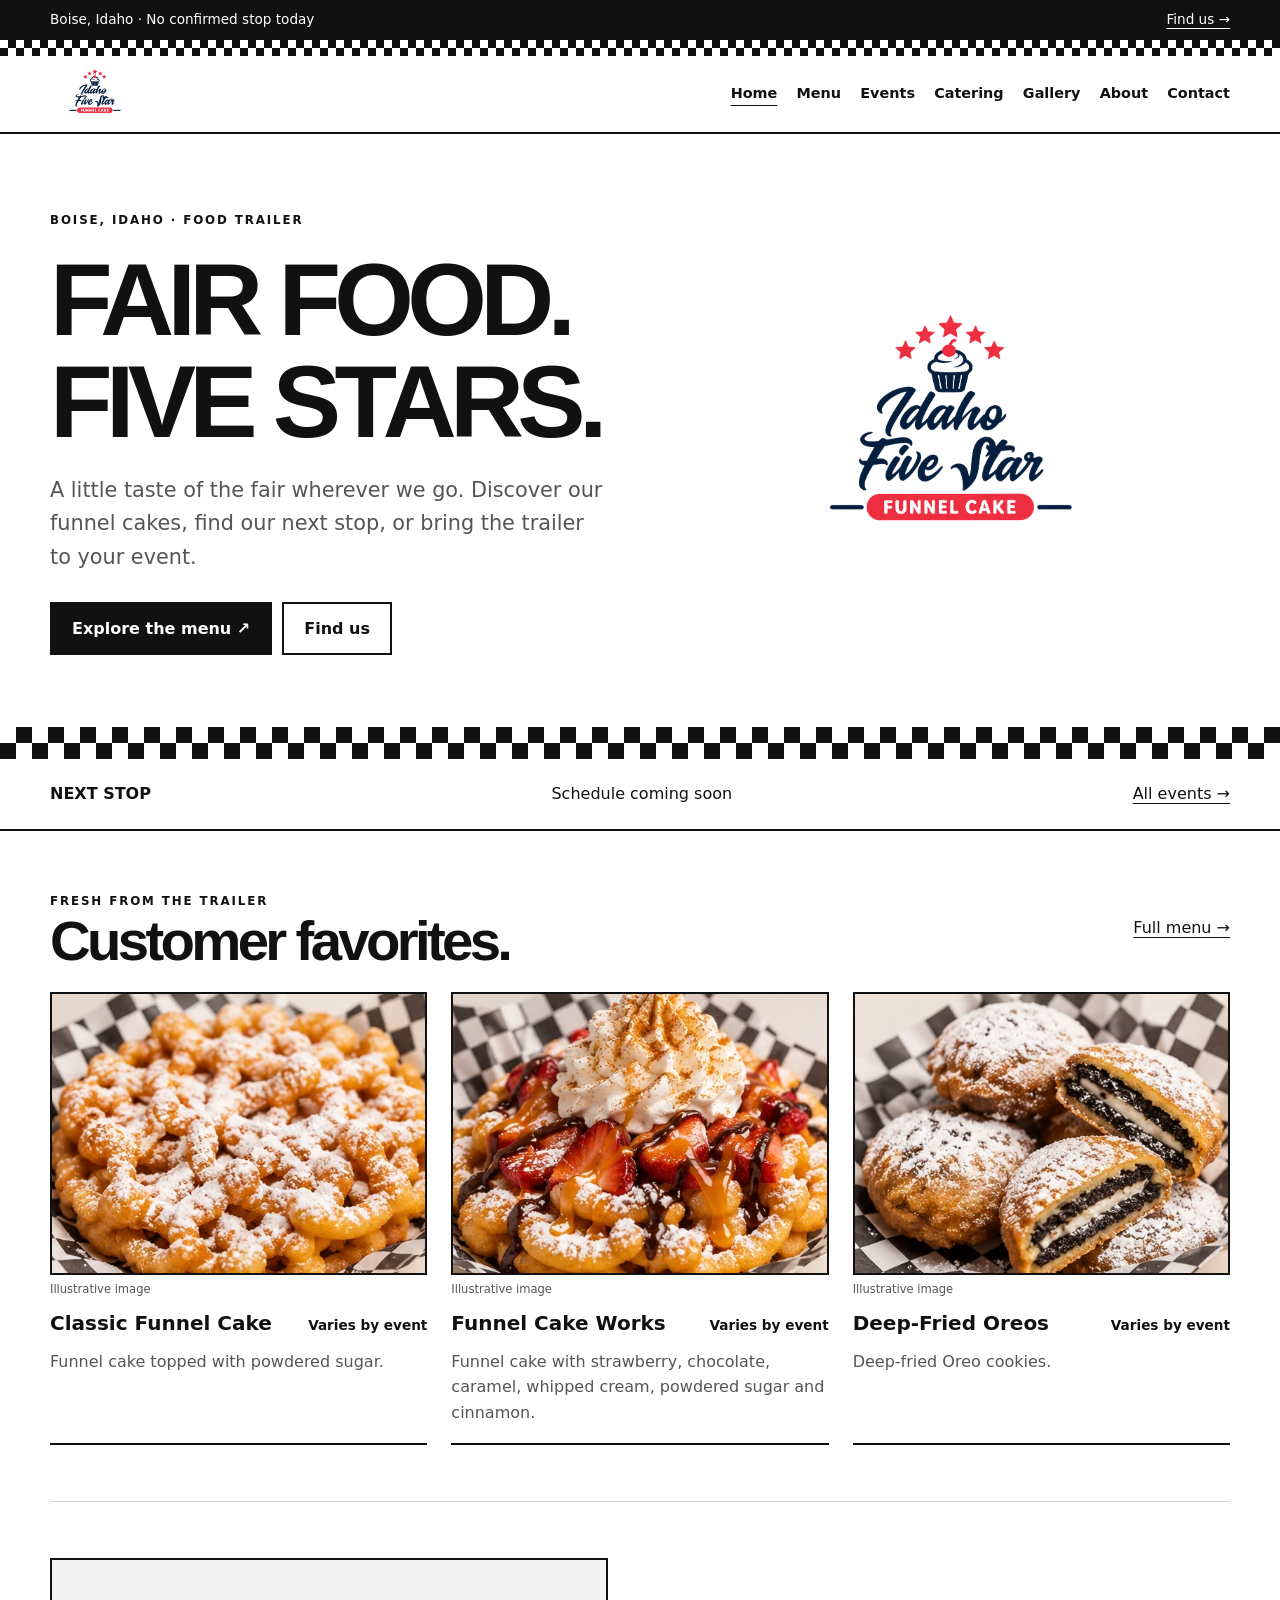
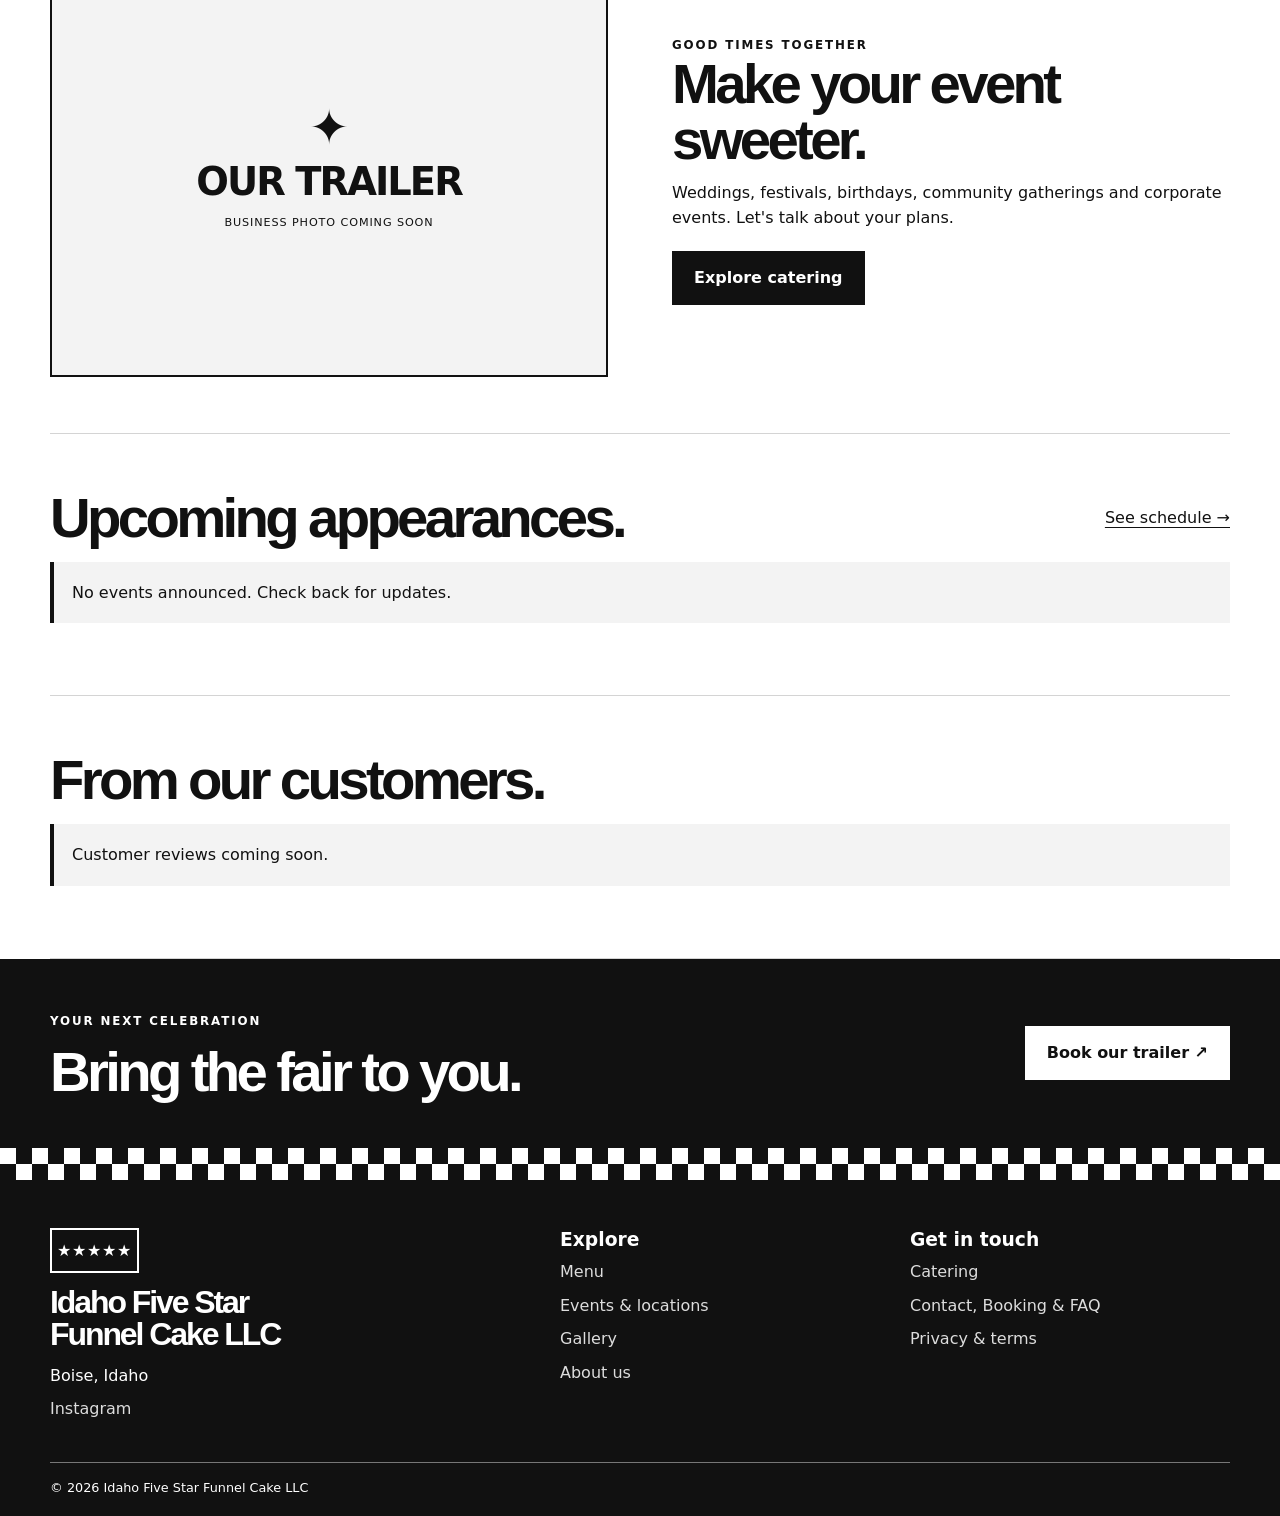
==== commit f42d17c1: "Standardize seven-link navigation and use Contact only" ====
--- a/index.html
+++ b/index.html
@@ -27,13 +27,13 @@
                 <a class="brand" href="./"><span class="mark">★★★★★</span><span><small>IDAHO FIVE STAR</small><strong>FUNNEL CAKE</strong></span></a>
                 <button class="nav-toggle" aria-controls="nav" aria-expanded="false">Menu ☰</button>
                 <nav id="nav" aria-label="Main navigation">
-                    <a aria-current="page"  href="./">Home</a>
-                    <a   href="menu/">Menu</a>
-                    <a   href="events/">Events</a>
-                    <a   href="catering/">Catering</a>
-                    <a   href="gallery/">Gallery</a>
-                    <a   href="about/">About</a>
-                    <a   href="contact/">Contact &amp; Booking</a>
+                    <a href="./" aria-current="page">Home</a>
+                    <a href="menu/">Menu</a>
+                    <a href="events/">Events</a>
+                    <a href="catering/">Catering</a>
+                    <a href="gallery/">Gallery</a>
+                    <a href="about/">About</a>
+                    <a href="contact/">Contact</a>
                 </nav>
             </div>
         </header>
